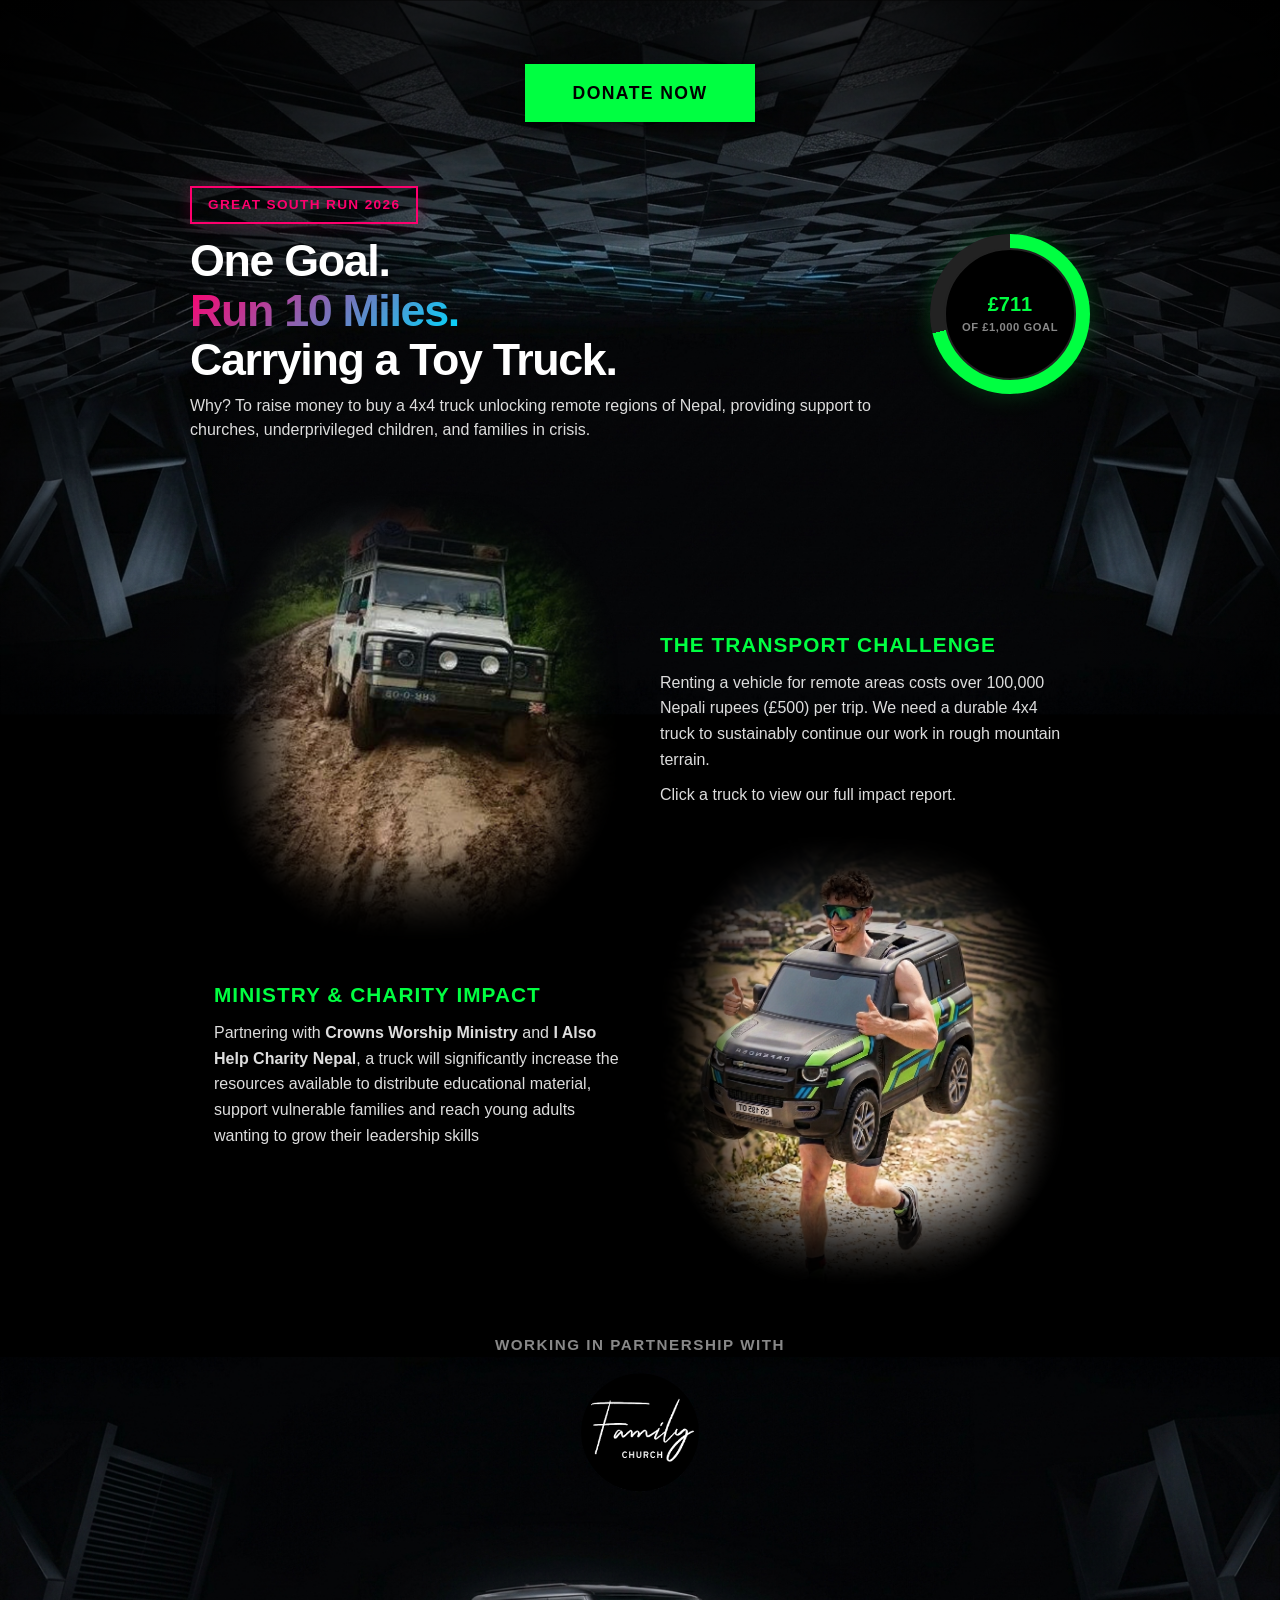
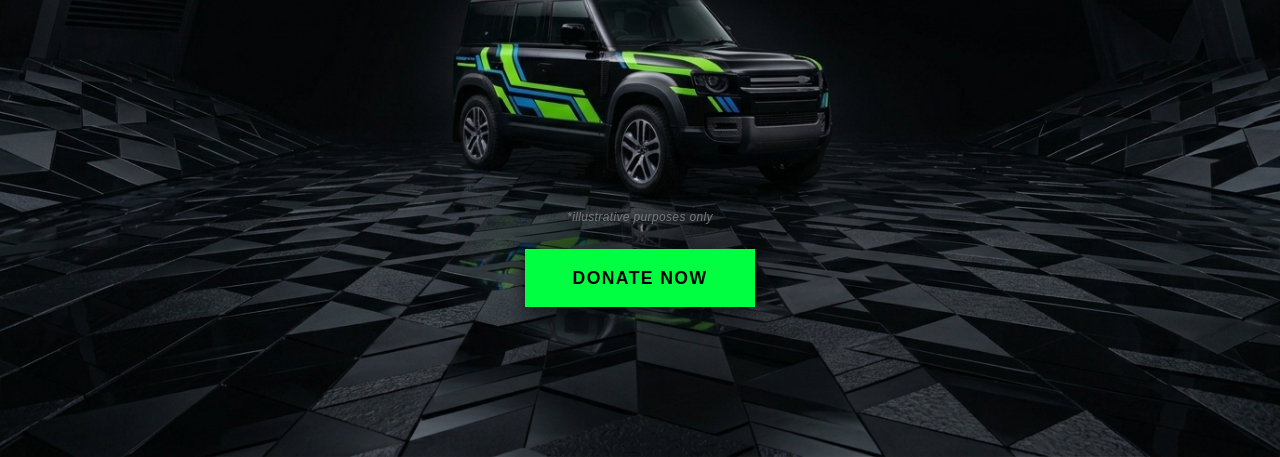
==== index.html @ 7ecb4e36 "amount change" ====
<!DOCTYPE html>
<html lang="en">
<head>
  <meta charset="UTF-8">
  <meta name="viewport" content="width=device-width, initial-scale=1.0">
  <meta property="og:title" content="Nepal Fundraiser 2026">
  <meta property="og:description" content="Raising money to help reach rural communities in Nepal">
  <meta property="og:image" content="https://samcoupland.com/nepal-2026/img/hero-2.jpeg">
  <meta property="og:image:url" content="https://samcoupland.com/nepal-2026/img/hero-2.jpeg">
  <meta property="og:image:secure_url" content="https://samcoupland.com/nepal-2026/img/hero-2.jpeg">
  <meta property="og:image:type" content="image/jpg">
  <meta property="og:image:width" content="400">
  <meta property="og:image:height" content="300">
  <meta property="og:url" content="https://samcoupland.com/nepal-2026/">
  <meta name="color-scheme" content="only dark">
  <link rel="icon" href="img/favicon.ico" type="image/x-icon">
  <title>Nepal Fundraiser 2026</title>
  <style>
    * {
      margin: 0;
      padding: 0;
      box-sizing: border-box;
    }
    
    :root {
      --black: #000000;
      --charcoal: #141414;
      --dark-grey: #222222;
      --neon-lime: #00FF41;
      --neon-magenta: #FF006E;
      --neon-cyan: #00D9FF;
      --white: #ffffff;
      --grey: #888888;
    }
    
    html, body {
      min-height: 100vh;
      overflow-x: hidden;
      overflow-y: auto;
      scroll-behavior: smooth;
      background-color: var(--black);
    }
    
    body {
      font-family: 'Inter', -apple-system, BlinkMacSystemFont, 'Segoe UI', sans-serif;
      color: var(--white);
      font-size: 1.1rem;
      line-height: 1.5;
      display: flex;
      flex-direction: column;
      min-height: 100vh;
    }
    
    .one-scroll-wrapper {
      min-height: 100vh;
      display: flex;
      flex-direction: column;
      justify-content: space-between;
      margin: 0 auto;
      width: 100%;
      position: relative;
    }

    /* Top background image section - layered behind content */
    .top-image-section {
      width: 100%;
      position: relative;
      min-height: 1250px;
      z-index: 2;
    }

    .top-background-image {
      position: absolute;
      top: 0;
      left: 0;
      width: 100%;
      height: 100%;
      background-color: var(--black);
      overflow: hidden;
      z-index: -1;
    }

    .top-background-image img {
      width: 100vw;
      object-fit: cover;
      object-position: center top;
      display: block;
      transform: rotate(180deg);
    }

    /* Circular radial gradient overlay for corner/edge blackouts */
    .top-background-image::after {
      content: '';
      position: absolute;
      top: 0;
      left: 0;
      width: 100%;
      height: 100%;
      pointer-events: none;
      background: radial-gradient(circle at center, rgba(0,0,0,0) 45%, rgba(0,0,0,0.85) 85%, rgba(0,0,0,1) 100%);
      z-index: 2;
    }

    /* Top content overlaid on top of the background */
    .top-overlay-content {
      position: relative;
      width: 100%;
      display: flex;
      flex-direction: column;
      justify-content: flex-start;
      align-items: center;
      padding: 3rem 1.5rem 4rem 1.5rem;
      z-index: 10;
    }

    .top-center-cta {
      display: flex;
      justify-content: center;
      align-items: center;
      width: 100%;
      margin-top: 1rem;
      margin-bottom: 4rem;
    }

    .top-content-area {
      max-width: 900px;
      margin: 0 auto;
      width: 100%;
      padding: 0 1.5rem;
    }
    
    .main-grid {
      display: flex;
      flex-direction: row;
      justify-content: space-between;
      align-items: center;
      gap: 2.5rem;
      width: 100%;
      max-width: 900px;
      margin-bottom: 3rem;
    }
    
    /* Great South Run clickable title badge */
    .hero-badge-container {
      display: flex;
      justify-content: flex-start;
      width: 100%;
      margin-bottom: 0.8rem;
    }

    .hero-badge {
      display: inline-block;
      color: var(--neon-magenta);
      border: 2px solid var(--neon-magenta);
      padding: 0.4rem 1rem;
      font-weight: 900;
      font-size: 0.85rem;
      text-transform: uppercase;
      letter-spacing: 0.1em;
      box-shadow: 0 0 15px rgba(255, 0, 110, 0.2);
      text-decoration: none;
      transition: transform 0.2s ease, background-color 0.2s ease, color 0.2s ease, box-shadow 0.2s ease;
    }

    .hero-badge:hover {
      transform: translateY(-2px);
      background-color: var(--neon-magenta);
      color: var(--black);
      box-shadow: 0 0 25px rgba(255, 0, 110, 0.6);
    }
    
    .hero-content {
      display: flex;
      flex-direction: column;
      align-items: flex-start;
      width: 100%;
      flex: 1;
    }

    .hero-content h1 {
      font-size: clamp(2rem, 3.5vw, 3rem);
      font-weight: 900;
      line-height: 1.1;
      letter-spacing: -0.03em;
      margin-bottom: 0.6rem;
      text-align: left;
    }
    
    .hero-content h1 span {
      background: linear-gradient(135deg, var(--neon-magenta), var(--neon-cyan));
      -webkit-background-clip: text;
      -webkit-text-fill-color: transparent;
    }
    
    .hero-content p {
      font-size: 1rem;
      color: #ddd;
      margin-bottom: 0;
      text-align: left;
    }

    /* Circular Pie Chart Component with Hover Interaction */
    .circular-progress-component {
      display: flex;
      flex-direction: column;
      align-items: center;
      justify-content: center;
      flex-shrink: 0;
    }

    .pie-chart {
      width: 160px;
      height: 160px;
      border-radius: 50%;
      background: conic-gradient(var(--neon-lime) 0deg, var(--dark-grey) 0deg);
      display: flex;
      justify-content: center;
      align-items: center;
      box-shadow: 0 0 25px rgba(0, 255, 65, 0.2);
      transition: transform 0.3s ease, box-shadow 0.3s ease, background 0.1s linear;
    }

    .circular-progress-component:hover .pie-chart {
      transform: scale(1.06);
      box-shadow: 0 0 35px rgba(0, 255, 65, 0.5), inset 0 0 15px rgba(0, 255, 65, 0.2);
    }

    .pie-inner {
      width: 132px;
      height: 132px;
      background-color: var(--black);
      border-radius: 50%;
      display: flex;
      flex-direction: column;
      justify-content: center;
      align-items: center;
      padding: 0.5rem;
      border: 2px solid var(--dark-grey);
      text-align: center;
      transition: border-color 0.3s ease;
    }

    .circular-progress-component:hover .pie-inner {
      border-color: var(--neon-lime);
    }

    .pie-amount {
      font-size: 1.25rem;
      font-weight: 900;
      color: var(--neon-lime);
      line-height: 1.2;
      transition: transform 0.2s ease;
    }

    .pie-label {
      font-size: 0.7rem;
      color: var(--grey);
      font-weight: 700;
      text-transform: uppercase;
      letter-spacing: 0.05em;
      margin-top: 0.2rem;
      transition: color 0.2s ease;
    }

    /* Two Column Section */
    .info-columns-section {
      max-width: 900px;
      margin: 0 auto;
      width: 100%;
      padding: 0 1.5rem;
    }

    .info-row {
      display: flex;
      align-items: center;
      gap: 2.5rem;
      margin-bottom: -7rem;
    }
    
    .info-row:last-child {
      margin-bottom: 0;
    }

    .info-row.reverse {
      flex-direction: row-reverse;
    }

    .transport-challenge-p{
      margin-bottom: 10px;
    }

    .info-col-image {
      flex: 1;
      display: flex;
      justify-content: center;
      width: 100%;
    }

    .faded-image-wrapper {
      position: relative;
      width: 100%;
      max-width: 500px;
      height: auto;
      min-height: 200px;
      background-color: transparent;
      flex-shrink: 0;
    }

    /* Clickable wrapper for content trucks */
    .faded-image-link {
      display: block;
      width: 100%;
      height: 100%;
      cursor: pointer;
    }

    .faded-image-wrapper img {
      width: 100%;
      height: 100%;
      max-height: 450px;
      object-fit: cover;
      object-position: 50% 65%;
      -webkit-mask-image: radial-gradient(ellipse at center, rgba(0,0,0,1) 40%, rgba(0,0,0,0) 75%, rgba(0,0,0,0) 100%),
                          linear-gradient(to bottom, rgba(0,0,0,0) 0%, rgba(0,0,0,1) 20%, rgba(0,0,0,1) 80%, rgba(0,0,0,0) 100%),
                          linear-gradient(to right, rgba(0,0,0,0) 0%, rgba(0,0,0,1) 20%, rgba(0,0,0,1) 80%, rgba(0,0,0,0) 100%);
      -webkit-mask-composite: source-in;
      mask-image: radial-gradient(ellipse at center, rgba(0,0,0,1) 40%, rgba(0,0,0,0) 75%, rgba(0,0,0,0) 100%),
                  linear-gradient(to bottom, rgba(0,0,0,0) 0%, rgba(0,0,0,1) 20%, rgba(0,0,0,1) 80%, rgba(0,0,0,0) 100%),
                  linear-gradient(to right, rgba(0,0,0,0) 0%, rgba(0,0,0,1) 20%, rgba(0,0,0,1) 80%, rgba(0,0,0,0) 100%);
      mask-composite: intersect;
      transition: transform 0.3s ease, filter 0.3s ease;
    }

    .faded-image-link:hover img {
      transform: scale(1.02);
      filter: drop-shadow(0 0 15px rgba(0, 255, 65, 0.4));
    }

    .faded-image-wrapper .toy-truck {
      transform: scaleX(-1);
    }

    .faded-image-link:hover .toy-truck {
      transform: scaleX(-1) scale(1.02);
    }

    .info-col-text {
      flex: 1;
      min-width: 0;
    }

    .info-col-text h3 {
      font-size: 1.3rem;
      font-weight: 800;
      color: var(--neon-lime);
      margin-bottom: 0.6rem;
      text-transform: uppercase;
      letter-spacing: 0.05em;
    }

    .info-col-text p {
      font-size: 1rem;
      color: #ddd;
      line-height: 1.6;
    }

    /* Church partnership section with blue hover highlight */
    .church-info {
      max-width: 900px;
      margin: -3rem auto 3rem auto;
      width: 100%;
      padding: 1.5rem 1.5rem 1rem 1.5rem;
      display: flex;
      flex-direction: column;
      align-items: center;
      gap: 1rem;
      text-align: center;
      position: relative;
      z-index: 2;
      border-radius: 12px;
      border: 1px solid transparent;
      transition: background-color 0.3s ease, box-shadow 0.3s ease, border-color 0.3s ease, transform 0.3s ease;
      cursor: pointer;
    }

    .church-info:hover {
      background-color: rgba(0, 217, 255, 0.00);
      border-color: rgba(0, 217, 255, 0.3);
      box-shadow: 0 0 25px rgba(0, 217, 255, 0.2);
      transform: translateY(-2px);
    }

    .church-info span {
      font-size: 0.95rem;
      font-weight: 700;
      text-transform: uppercase;
      letter-spacing: 0.1em;
      color: var(--grey);
      transition: color 0.3s ease;
    }

    .church-info:hover span {
      color: var(--white);
    }

    .image-container {
      display: flex;
      justify-content: center;
      align-items: center;
    }

    .church-info img {
      height: 120px;
      width: 120px;
      object-fit: cover;
      clip-path: circle(49% at 50% 50%);
      display: block;
      transition: transform 0.3s ease, filter 0.3s ease;
    }

    .church-info:hover img {
      transform: scale(1.05);
      filter: drop-shadow(0 0 10px rgba(0, 217, 255, 0.5));
    }

    /* Shared Bottom Background Layered Unclipped */
    .bottom-background-image {
      --caption-bottom: 1.2rem; /* raise or lower the caption */
      --caption-left: 49%;      /* shift left or right (matches the truck hotspot) */
      position: absolute;
      bottom: 0;
      left: 0;
      width: 100%;
      height: 700px;
      overflow: hidden;
      z-index: 1;
      pointer-events: none;
    }

    .bottom-background-image img {
      width: 100%;
      height: 100%;
      object-fit: cover;
      object-position: center bottom;
      display: block;
    }

    /* Small caption positioned below the car */
    .image-caption {
      position: absolute;
      bottom: 33%;
      left: 50%;
      transform: translateX(-50%);
      width: max-content;
      max-width: 90%;
      font-size: 0.75rem;
      font-style: italic;
      color: var(--grey);
      text-align: center;
      letter-spacing: 0.03em;
      opacity: 0.85;
      z-index: 3;
      pointer-events: none;
    }

    /* Full-width bottom section */
    .suv-section {
      width: 100%;
      position: relative;
      margin-top: auto;
      min-height: 500px;
      z-index: 2;
    }

    /* Hotspot: clean side profile of a pickup truck with bed, cab, hood & 2 wheel arches */
    .bottom-truck-hotspot {
  position: absolute;
  top: -9%; 
  left: 49%;
  width: 465px;
  height: 260px;
  z-index: 20;
  pointer-events: auto;
  cursor: pointer;
  background-color: transparent;
  border: none;
  transition: background-color 0.3s ease, filter 0.3s ease, transform 0.3s ease;

  /* 
    3D Transformation:
    - perspective(800px): Establishes 3D depth.
    - rotateY(-25deg): Swivels the front out.
    - rotateZ(4deg): Tilts the entire body slightly clockwise.
  */
  transform-style: preserve-3d;
  transform: translateX(-50%) perspective(800px) rotateY(-25deg) rotateZ(4deg);

  /* 
    Updated Clip-Path derived from the vehicle outline:
    This traces the unique silhouette of the vehicle in the 3D perspective,
    including precise curves for the tires rather than generic arches.
  */
  clip-path: polygon(
    /* Roof and Windshield */
    35% 10%, 60% 10%, 82% 35%,
    /* Nose and Front Bumper */
    92% 38%, 95% 45%, 95% 58%, 90% 70%,
    /* Front Wheel Outer Curvature */
    85% 70%, 85% 75%, 83% 85%, 78% 92%, 70% 95%, 62% 92%, 58% 85%, 55% 75%, 55% 70%,
    /* Underbody Chassis */
    35% 70%, 
    /* Rear Wheel Outer Curvature */
    32% 70%, 32% 75%, 30% 85%, 25% 92%, 18% 95%, 10% 92%, 6% 85%, 5% 75%, 5% 70%,
    /* Rear Bumper and Lower Tailgate */
    0% 70%, 0% 55%,
    /* Upper Rear Body and Back to Roof */
    3% 35%, 15% 10%, 35% 10%
  );
}

    .bottom-truck-hotspot:hover {
      background-color: rgba(0, 255, 64, 0.061);
      filter: drop-shadow(0 0 10px rgba(0, 255, 64, 0.061));
    }

    .suv-cta-wrapper {
      display: flex;
      justify-content: center;
      align-items: center;
      position: absolute;
      width: 100%;
      bottom: 30%;
      left: 50%;
      transform: translateX(-50%);
      z-index: 10;
    }

    .sharp-btn-large {
      background: var(--neon-lime);
      color: var(--black);
      padding: 1rem 3rem;
      font-weight: 900;
      text-decoration: none;
      font-size: 1.1rem;
      text-transform: uppercase;
      letter-spacing: 0.08em;
      border: none;
      cursor: pointer;
      transition: transform 0.2s, box-shadow 0.2s;
      box-shadow: 0 6px 16px rgba(0,0,0,0.6);
    }

    .sharp-btn-large:hover {
      transform: translateY(-2px);
      box-shadow: 0 0 30px rgba(0, 255, 65, 0.6);
    }
    
    @media (max-width: 768px) {
      .main-grid {
        flex-direction: column;
        align-items: center;
        text-align: center;
        gap: 2rem;
      }
      .hero-content {
        align-items: center;
      }
      .hero-content h1, .hero-content p {
        text-align: center;
      }
      .hero-badge-container {
        justify-content: center;
      }
      .info-row, .info-row.reverse {
        flex-direction: column;
        gap: 1.5rem;
      }
      .top-image-section {
        min-height: 1700px;
      }
      .suv-section {
        min-height: 480px;
      }
      .info-row {
        margin-bottom: 0rem;
      }
      .bottom-truck-hotspot {
        top: -2%;
        width: 400px;
        height: 250px;
        left: 47%;
      }

      .bottom-background-image {
        --caption-left: 50%;
        --caption-bottom: 0.8rem;
      }

      .image-caption {
        font-size: 0.6rem;
      }

      .top-background-image::after {
      content: '';
      position: absolute;
      top: 0;
      left: 0;
      width: 100%;
      height: 100%;
      pointer-events: none;
      background: radial-gradient(circle at center, rgba(0, 0, 0, 0) 45%, rgba(0, 0, 0, 0.317) 85%, rgba(0,0,0,1) 100%);
      z-index: 2;
    }
    }
  </style>
</head>
<body>

  <div class="one-scroll-wrapper">
    <!-- Top image section with background image layered behind content -->
    <div class="top-image-section">
      <!-- Top background image - layered behind all content -->
      <div class="top-background-image">
        <img src="img/Gemini_Generated_Image_huh8g7huh8g7huh8.jpeg" alt="Top decorative banner">
      </div>

      <!-- Top content overlaid on top of the background -->
      <div class="top-overlay-content">
        <div class="top-center-cta">
          <a href="https://givealittle.co/c/5QD3D4MyRef8Uip8UjoaBk" class="sharp-btn-large">Donate now</a>
        </div>
        
        <div class="main-grid">
          <div class="hero-content">
            <div class="hero-badge-container">
              <a href="https://www.greatrun.org/events/great-south-run/" target="_blank" rel="noopener noreferrer" class="hero-badge">
                Great South Run 2026
              </a>
            </div>
            <h1>One Goal.<br><span>Run 10 Miles.</span><br>Carrying a Toy Truck.</h1>
            <p>Why? To raise money to buy a 4x4 truck unlocking remote regions of Nepal, providing support to churches, underprivileged children, and families in crisis.</p>
          </div>

          <!-- Circular Pie Chart Component with Hover Interaction -->
          <div class="circular-progress-component" id="circularProgressComp">
            <div class="pie-chart" id="pieChart">
              <div class="pie-inner">
                <span class="pie-amount" id="pieAmount">£0</span>
                <span class="pie-label" id="pieLabel">of £1,000 Goal</span>
              </div>
            </div>
          </div>
        </div>

        <!-- Two column section -->
        <section class="info-columns-section">
          <!-- Row 1: Image Left, Wording Right -->
          <div class="info-row">
            <div class="info-col-image">
              <div class="faded-image-wrapper">
                <a href="assets/Transport and Mission.pdf" download class="faded-image-link" title="Download Transport and Mission PDF">
                  <img src="img/jeep.png" alt="Mahindra Scorpio Getaway Jeep">
                </a>
              </div>
            </div>
            <div class="info-col-text">
              <h3>The Transport Challenge</h3>
              <p class="transport-challenge-p">Renting a vehicle for remote areas costs over 100,000 Nepali rupees (£500) per trip. We need a durable 4x4 truck to sustainably continue our work in rough mountain terrain.</p>
              <p>Click a truck to view our full impact report.</p>
            </div>
          </div>

          <!-- Row 2: Wording Left, Image Right -->
          <div class="info-row reverse">
            <div class="info-col-image">
              <div class="faded-image-wrapper">
                <a href="assets/Transport and Mission.pdf" download class="faded-image-link" title="Download Transport and Mission PDF">
                  <img class="toy-truck" src="img/Gemini_Generated_Image_1w3q4g1w3q4g1w3q.jpeg" alt="Mission impact and ministry work">
                </a>
              </div>
            </div>
            <div class="info-col-text">
              <h3>Ministry & Charity Impact</h3>
              <p>Partnering with <b>Crowns Worship Ministry</b> and <b>I Also Help Charity Nepal</b>, a truck will significantly increase the resources available to distribute educational material, support vulnerable families and reach young adults wanting to grow their leadership skills</p>
            </div>
          </div>
        </section>
      </div>
    </div>

    <!-- Church partnership section -->
    <div class="church-info" onclick="window.location.href='https://family.church/'">
      <span>Working in partnership with</span>
      <div class="image-container">
        <a href="https://family.church/">
          <img src="img/fc_logo.png" alt="family church">
        </a>
      </div>
    </div>

    <!-- Bottom background image - clean and unblocked -->
    <div class="bottom-background-image">
      <img src="img/Gemini_Generated_Image_rvef02rvef02rvef.jpeg" alt="neon SUV and background">
      <p class="image-caption">*illustrative purposes only</p>
    </div>

    <!-- Bottom section -->
    <div class="suv-section">
      <!-- Clickable hotspot mapped to a side profile shape of a truck with a clear bed and two wheels -->
      <a href="assets/Transport and Mission.pdf" download class="bottom-truck-hotspot" title="Download Transport and Mission PDF"></a>

      <div class="suv-cta-wrapper">
        <a href="https://givealittle.co/c/5QD3D4MyRef8Uip8UjoaBk" class="sharp-btn-large">Donate now</a>
      </div>
    </div>
  </div>

  <script>
    window.addEventListener('load', () => {
      setTimeout(() => {
        const raised = 790 //online + 100 //cash;
        const target = 1000;
        const targetPct = (raised / target) * 100;
        const targetDegrees = (targetPct / 100) * 360;
        
        const pieChart = document.getElementById('pieChart');
        const amountElement = document.getElementById('pieAmount');
        const labelElement = document.getElementById('pieLabel');
        const progressComp = document.getElementById('circularProgressComp');
        
        let currentAmount = 0;
        let currentDeg = 0;
        const duration = 1500;
        const steps = 60;
        const stepTime = duration / steps;
        
        const amountIncrement = raised / steps;
        const degIncrement = targetDegrees / steps;

        let stepCount = 0;
        const timer = setInterval(() => {
          stepCount++;
          currentAmount += amountIncrement;
          currentDeg += degIncrement;
          
          if (stepCount >= steps) {
            currentAmount = raised;
            currentDeg = targetDegrees;
            clearInterval(timer);
          }

          if (pieChart) {
            pieChart.style.background = `conic-gradient(var(--neon-lime) ${currentDeg}deg, var(--dark-grey) ${currentDeg}deg)`;
          }
          if (amountElement) {
            amountElement.textContent = '£' + Math.round(currentAmount).toLocaleString();
          }
        }, stepTime);

        // Hover events to dynamically show percentage funded on hover
        if (progressComp) {
          progressComp.addEventListener('mouseenter', () => {
            if (amountElement && labelElement) {
              amountElement.textContent = Math.round(targetPct) + '%';
              labelElement.textContent = 'Funded';
              labelElement.style.color = 'var(--neon-lime)';
            }
          });

          progressComp.addEventListener('mouseleave', () => {
            if (amountElement && labelElement) {
              amountElement.textContent = '£' + raised.toLocaleString();
              labelElement.textContent = 'of £' + target.toLocaleString() + ' Goal';
              labelElement.style.color = 'var(--grey)';
            }
          });
        }
      }, 150);
    });
  </script>
</body>
</html>
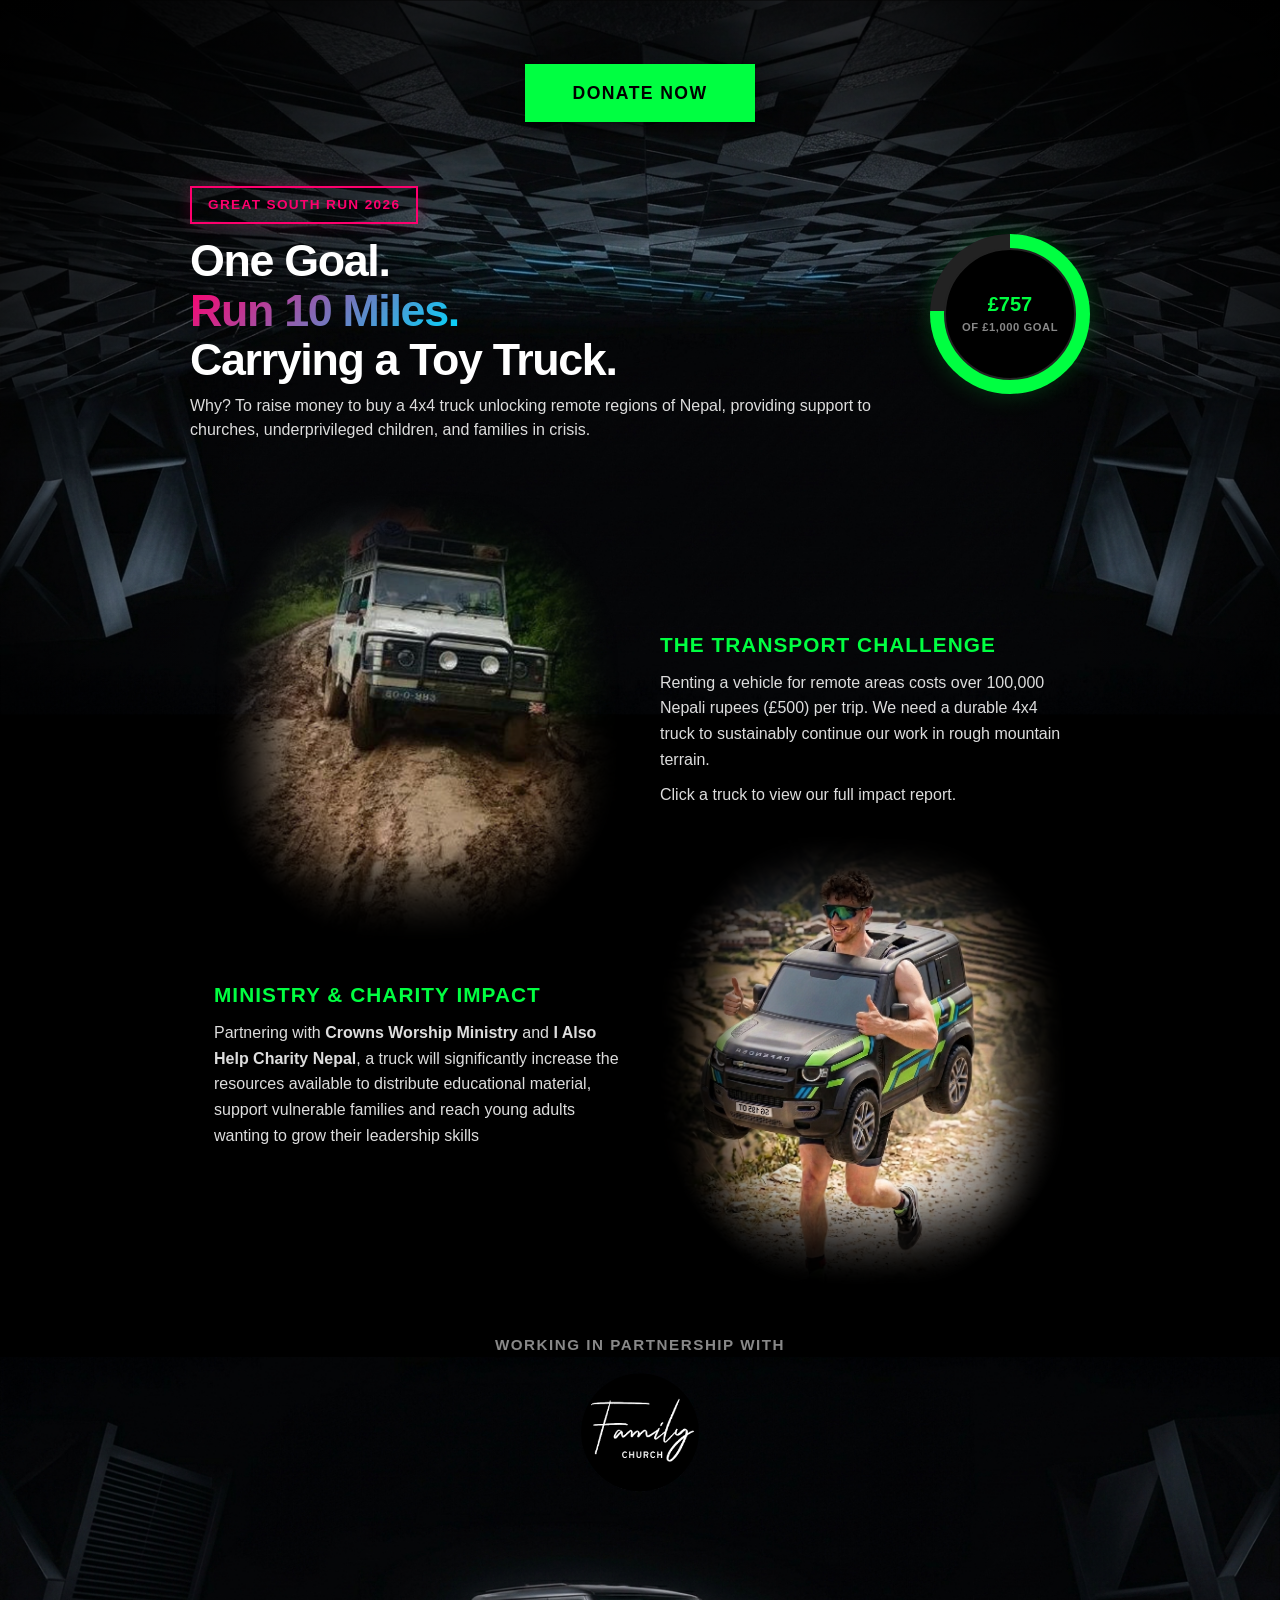
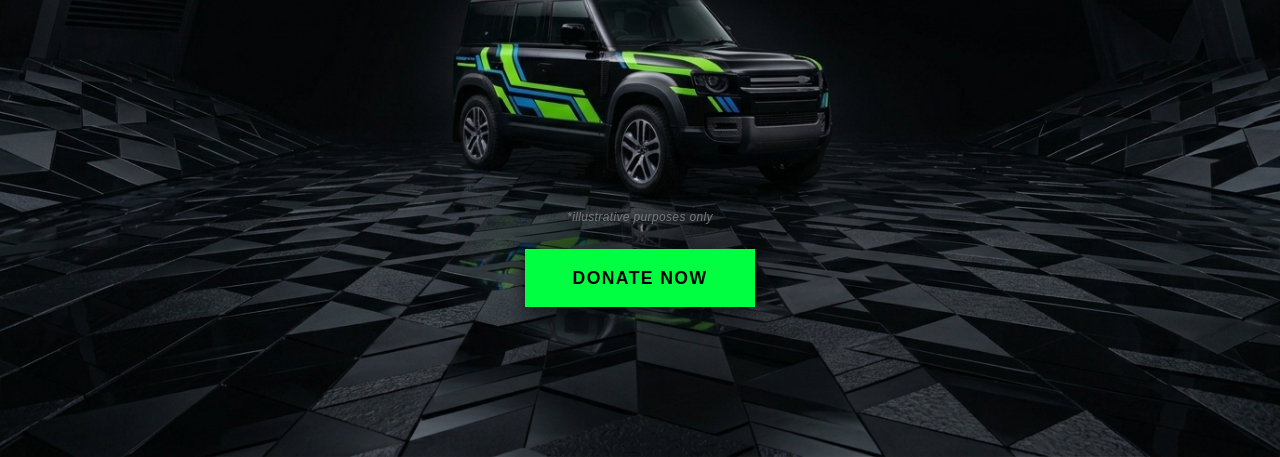
==== commit 3791ddf6: "update" ====
--- a/index.html
+++ b/index.html
@@ -718,7 +718,7 @@
   <script>
     window.addEventListener('load', () => {
       setTimeout(() => {
-        const raised = 790 //online + 100 //cash;
+        const raised = 790 + 100 //cash;
         const target = 1000;
         const targetPct = (raised / target) * 100;
         const targetDegrees = (targetPct / 100) * 360;
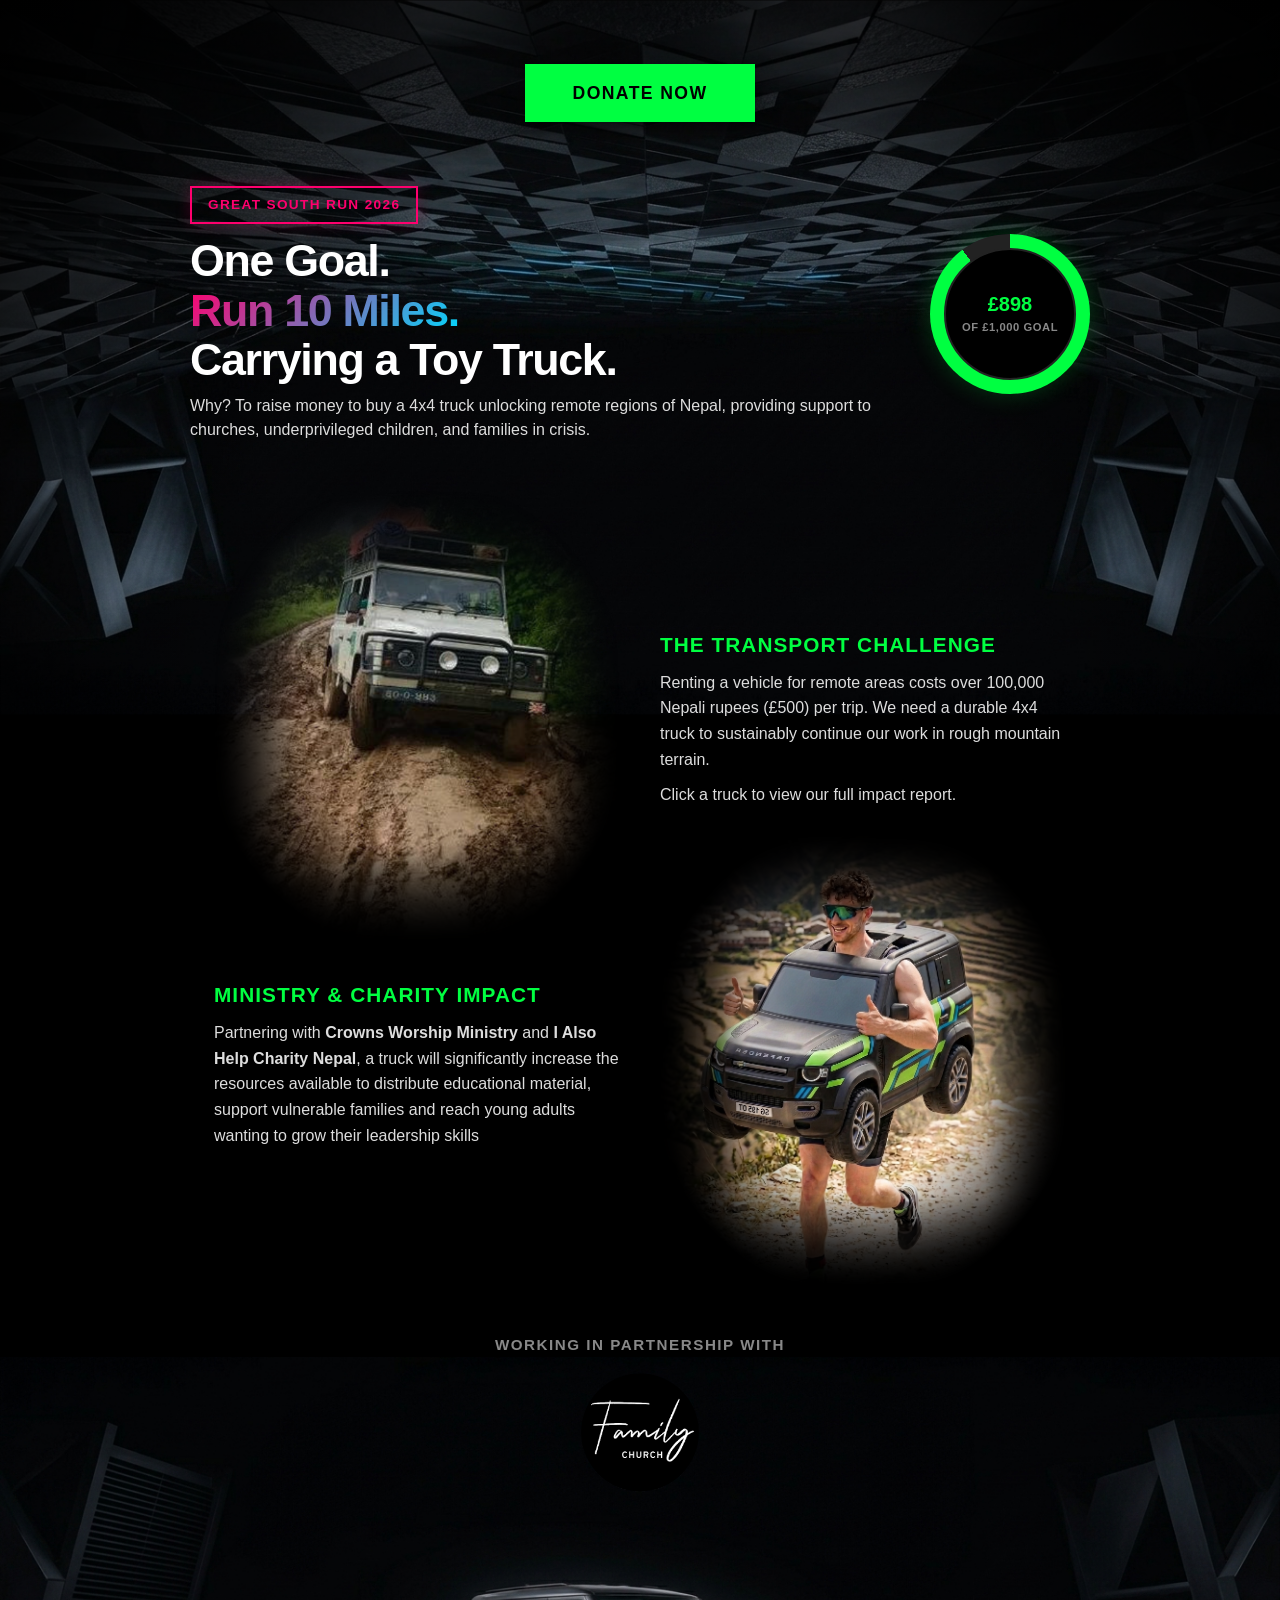
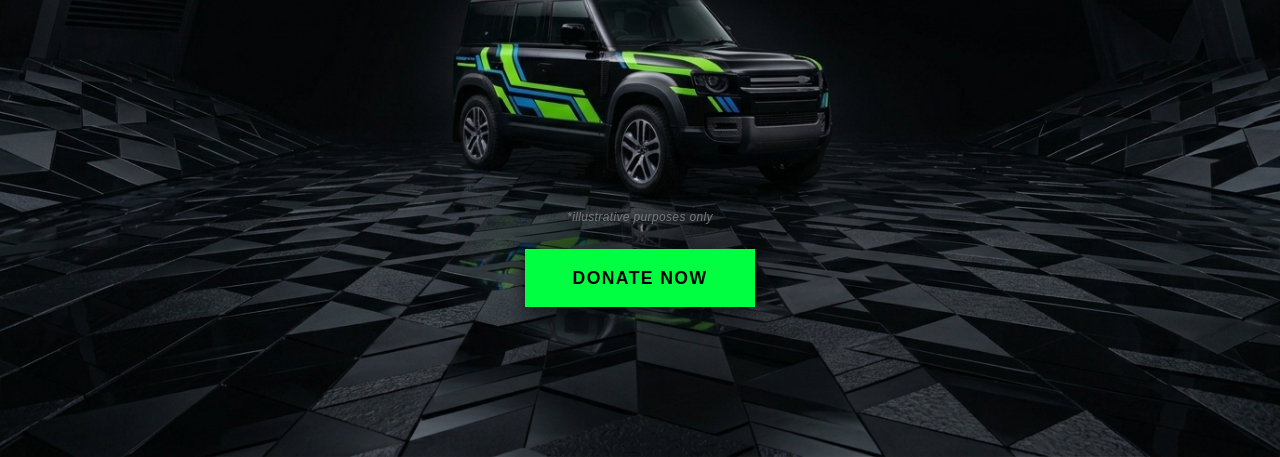
==== commit ca998a0e: "update amount" ====
--- a/index.html
+++ b/index.html
@@ -718,7 +718,7 @@
   <script>
     window.addEventListener('load', () => {
       setTimeout(() => {
-        const raised = 790 + 100 //cash;
+        const raised = 1000 + 100 //cash;
         const target = 1000;
         const targetPct = (raised / target) * 100;
         const targetDegrees = (targetPct / 100) * 360;
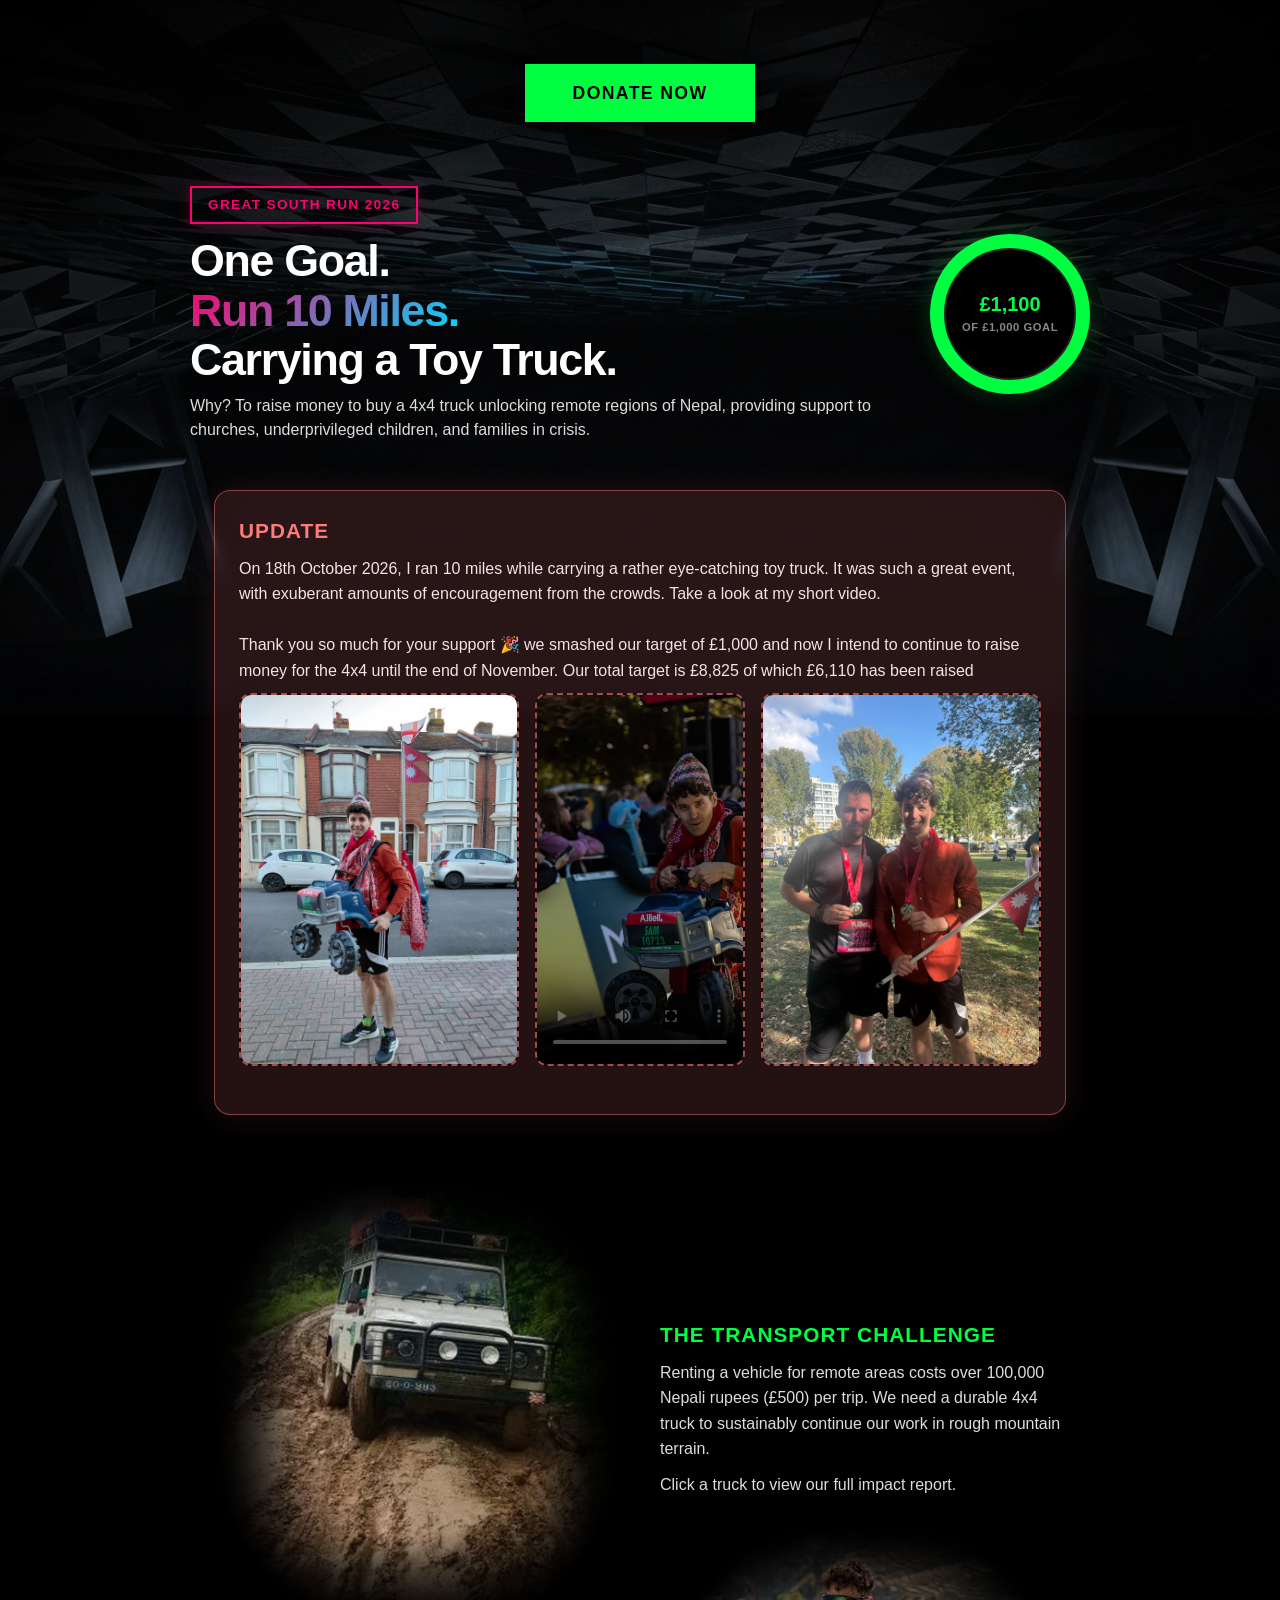
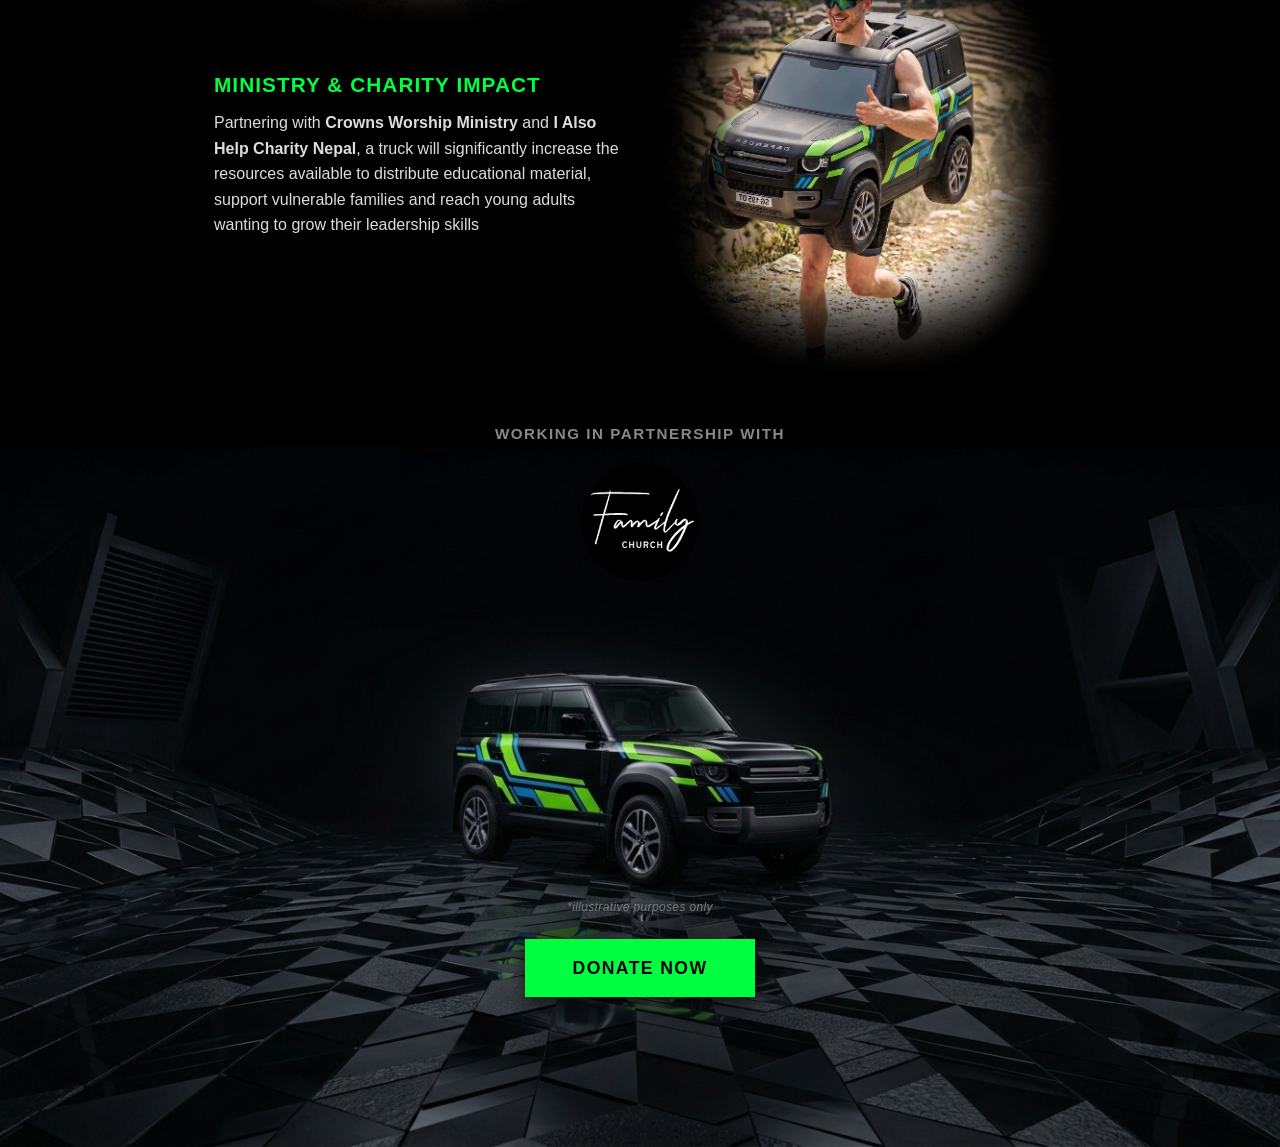
==== commit 3f5aa31e: "added banner and moved video" ====
--- a/index.html
+++ b/index.html
@@ -31,6 +31,7 @@
       --neon-cyan: #00D9FF;
       --white: #ffffff;
       --grey: #888888;
+      --soft-red: #ff7a7a;
     }
     
     html, body {
@@ -65,7 +66,7 @@
     .top-image-section {
       width: 100%;
       position: relative;
-      min-height: 1250px;
+      min-height: 1600px; /* increased to make room for the update banner */
       z-index: 2;
     }
 
@@ -260,6 +261,83 @@
       letter-spacing: 0.05em;
       margin-top: 0.2rem;
       transition: color 0.2s ease;
+    }
+
+    /* ---------- Update banner (soft red) ---------- */
+    .update-banner-section {
+      max-width: 900px;
+      margin: 0 auto 4rem auto;
+      width: 100%;
+      padding: 0 1.5rem;
+    }
+
+    .update-banner {
+      background: rgba(255, 122, 122, 0.14);
+      border: 1px solid rgba(255, 122, 122, 0.45);
+      border-radius: 16px;
+      padding: 1.5rem;
+      box-shadow: 0 0 30px rgba(255, 122, 122, 0.12);
+      backdrop-filter: blur(6px);
+      -webkit-backdrop-filter: blur(6px);
+    }
+
+    .update-media {
+      display: grid;
+      grid-template-columns: 1fr minmax(150px, 210px) 1fr;
+      gap: 1rem;
+      align-items: stretch;
+      margin-bottom: 1.5rem;
+    }
+
+    .media-slot {
+      position: relative;
+      display: flex;
+      align-items: center;
+      justify-content: center;
+      overflow: hidden;
+      border-radius: 12px;
+      border: 2px dashed rgba(255, 122, 122, 0.6);
+      background: rgba(0, 0, 0, 0.35);
+      color: var(--soft-red);
+      font-size: 0.8rem;
+      font-weight: 700;
+      letter-spacing: 0.05em;
+      text-align: center;
+    }
+
+    /* Vertical (9:16) video slot; the images stretch to match its height */
+    .media-slot.video-slot {
+      aspect-ratio: 9 / 16;
+    }
+
+    .media-slot.image-slot {
+      min-height: 200px;
+    }
+
+    /* Swap-in styles for real media: drop an <img> or <video> inside a slot */
+    .media-slot img,
+    .media-slot video {
+      position: absolute;
+      inset: 0;
+      width: 100%;
+      height: 100%;
+      object-fit: cover;
+    }
+
+    .update-text h3 {
+      font-size: 1.3rem;
+      font-weight: 800;
+      color: var(--soft-red);
+      margin-bottom: 0.6rem;
+      text-transform: uppercase;
+      letter-spacing: 0.05em;
+    }
+
+    .update-text p {
+      font-size: 1rem;
+      color: #f1e4e4;
+      line-height: 1.6;
+      margin-bottom: 0.6rem;
     }
 
     /* Two Column Section */
@@ -576,7 +654,7 @@
         gap: 1.5rem;
       }
       .top-image-section {
-        min-height: 1700px;
+        min-height: 2300px; /* increased to make room for the update banner */
       }
       .suv-section {
         min-height: 480px;
@@ -611,6 +689,38 @@
       background: radial-gradient(circle at center, rgba(0, 0, 0, 0) 45%, rgba(0, 0, 0, 0.317) 85%, rgba(0,0,0,1) 100%);
       z-index: 2;
     }
+
+      /* Update banner - tablet / large phone */
+      .update-banner-section {
+        margin-bottom: 3rem;
+      }
+      .update-banner {
+        padding: 1.25rem;
+      }
+      .update-media {
+        grid-template-columns: 1fr minmax(120px, 160px) 1fr;
+        gap: 0.75rem;
+      }
+    }
+
+    /* Update banner - small phones: stack the three slots */
+    @media (max-width: 520px) {
+      .update-media {
+        grid-template-columns: 1fr;
+        justify-items: center;
+      }
+      .media-slot.image-slot {
+        width: 100%;
+        aspect-ratio: 4 / 3;
+        min-height: 0;
+      }
+      .media-slot.video-slot {
+        width: min(65%, 240px);
+      }
+      .update-text h3,
+      .update-text p {
+        text-align: center;
+      }
     }
   </style>
 </head>
@@ -651,6 +761,24 @@
             </div>
           </div>
         </div>
+
+        <!-- Update banner -->
+        <section class="update-banner-section">
+          <div class="update-banner">
+            <div class="update-text">
+              <h3>Update</h3>
+              <p>On 18th October 2026, I ran 10 miles while carrying a rather eye-catching toy truck. It was such a great event, with exuberant amounts of encouragement from the crowds. Take a look at my short video.
+              <br><br>
+              Thank you so much for your support 🎉 we smashed our target of £1,000 and now I intend to continue to raise money for the 4x4 until the end of November. Our total target is £8,825 of which £6,110 has been raised</p>
+            </div>
+            <div class="update-media">
+              <div class="media-slot image-slot"><img src="img/great south.jpeg" alt="my great south costume, wearing a big toy truck around my waist"></div>
+              <div class="media-slot video-slot"><video src="video/great-south-2026.mp4" controls playsinline poster="img/funny.jpg"></video></div>
+              <div class="media-slot image-slot"><img src="img/final-medals.jpg" alt="me and a friend with our great south medals"></div>
+            </div>
+
+          </div>
+        </section>
 
         <!-- Two column section -->
         <section class="info-columns-section">
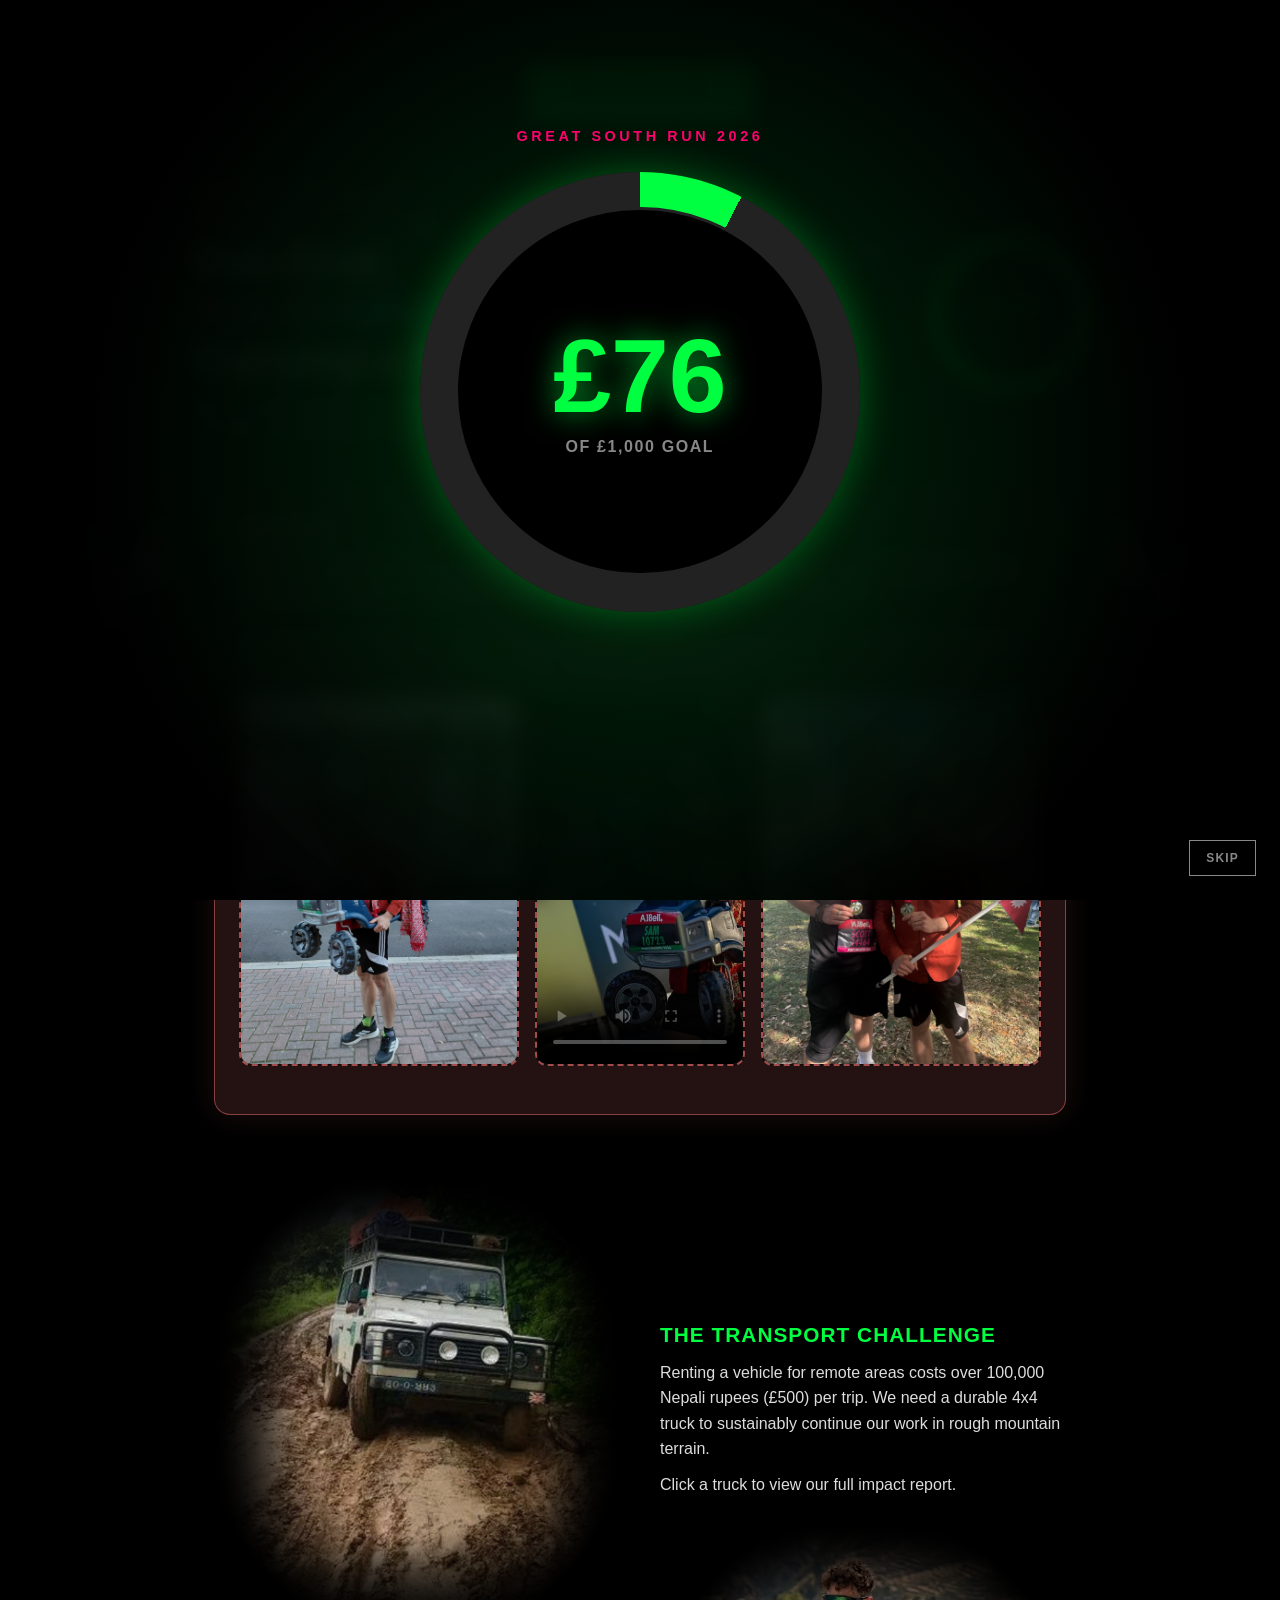
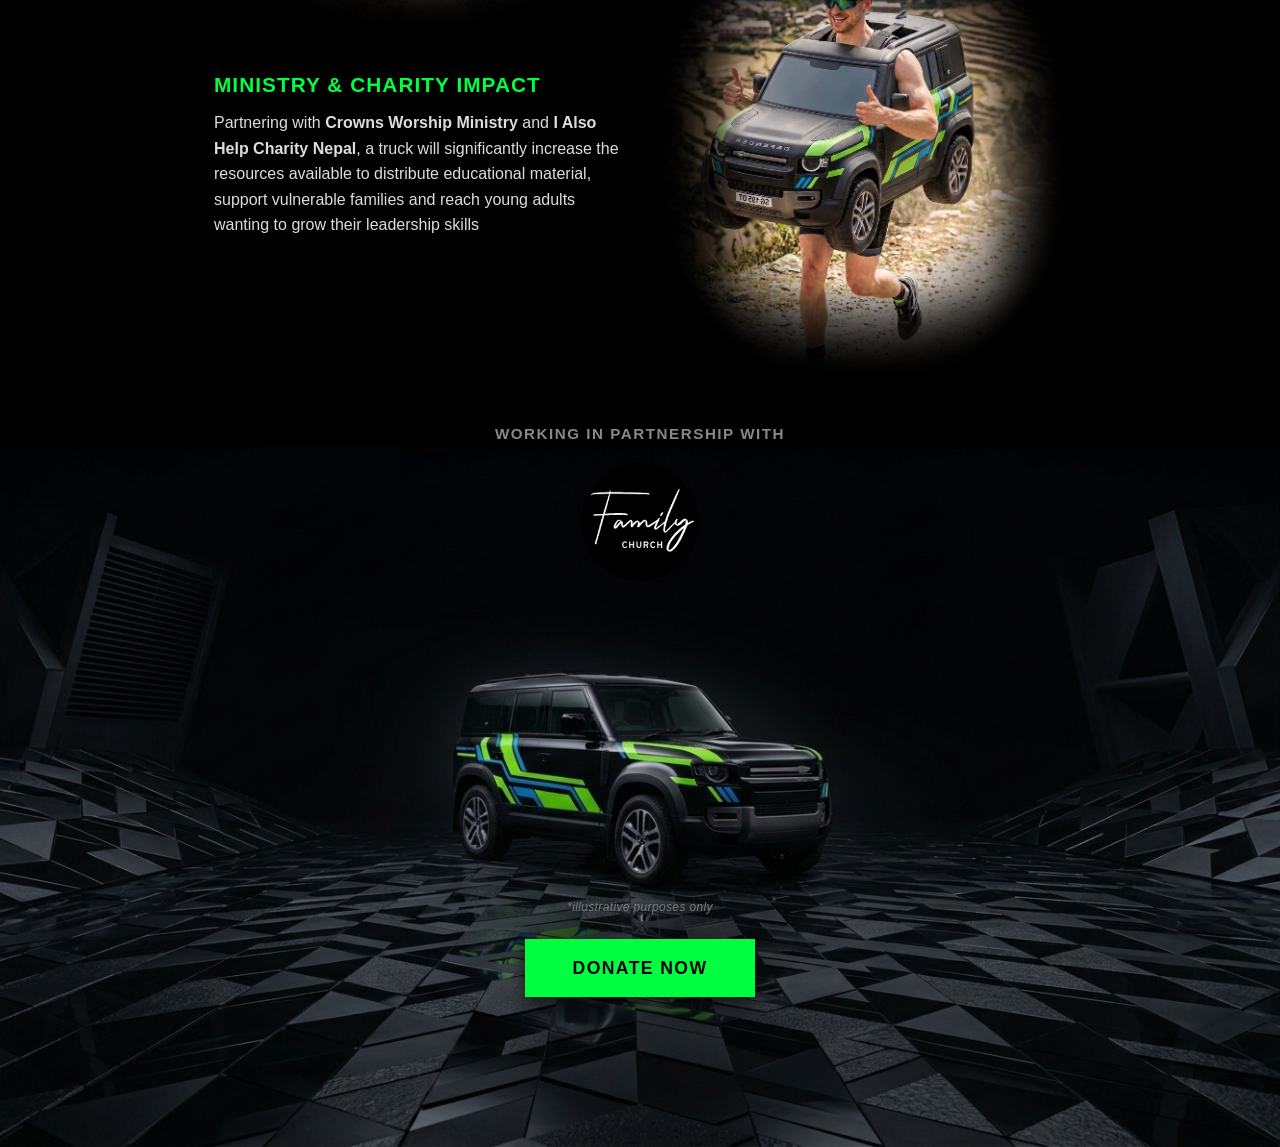
==== commit ed8e79bc: "animation update" ====
--- a/index.html
+++ b/index.html
@@ -715,16 +715,244 @@
         min-height: 0;
       }
       .media-slot.video-slot {
-        width: min(65%, 240px);
+        width: 100%;
+        aspect-ratio: 9 / 16;
       }
       .update-text h3,
       .update-text p {
         text-align: center;
       }
     }
+  
+    /* ===== Celebration patch ===== */
+    :root { --gold: #FFC400; }
+
+    /* ---------- Stretch-goal state for the real progress component ---------- */
+    .circular-progress-component .pie-amount { transition: color 0.4s ease, transform 0.2s ease; }
+    .circular-progress-component.stretch .pie-chart { box-shadow: 0 0 25px rgba(255, 196, 0, 0.25); }
+    .circular-progress-component.stretch:hover .pie-chart {
+      box-shadow: 0 0 35px rgba(255, 196, 0, 0.55), inset 0 0 15px rgba(255, 196, 0, 0.2);
+    }
+    .circular-progress-component.stretch .pie-amount { color: var(--gold); }
+    .circular-progress-component.stretch:hover .pie-inner { border-color: var(--gold); }
+
+    /* ---------- Full-screen celebration ---------- */
+    body.celebrating { overflow: hidden; }
+
+    .celebration {
+      position: fixed;
+      inset: 0;
+      z-index: 1000;
+      display: flex;
+      align-items: center;
+      justify-content: center;
+      overflow: hidden;
+      background: radial-gradient(circle at center, rgba(0, 45, 14, 0.94) 0%, rgba(0, 0, 0, 0.98) 70%);
+      -webkit-backdrop-filter: blur(10px);
+      backdrop-filter: blur(10px);
+      opacity: 0;
+      visibility: hidden;
+      transition: opacity 0.8s ease, visibility 0s linear 0.8s;
+    }
+    .celebration.show {
+      opacity: 1;
+      visibility: visible;
+      transition: opacity 0.6s ease;
+    }
+
+    .cel-stage {
+      position: relative;
+      z-index: 2;
+      display: flex;
+      flex-direction: column;
+      align-items: center;
+      gap: 1.5rem;
+      padding: 1.5rem;
+      text-align: center;
+      will-change: transform;
+    }
+
+    .cel-eyebrow {
+      font-size: 0.9rem;
+      font-weight: 900;
+      letter-spacing: 0.25em;
+      text-transform: uppercase;
+      color: var(--neon-magenta);
+    }
+
+    .cel-ring-wrap {
+      position: relative;
+      width: min(70vmin, 440px);
+      aspect-ratio: 1;
+    }
+
+    .cel-pie {
+      --glow: 0;
+      width: 100%;
+      height: 100%;
+      border-radius: 50%;
+      display: flex;
+      align-items: center;
+      justify-content: center;
+      background: conic-gradient(var(--neon-lime) 0deg, var(--dark-grey) 0deg);
+      box-shadow: 0 0 calc(30px + 110px * var(--glow)) rgba(0, 255, 65, calc(0.25 + 0.55 * var(--glow)));
+    }
+    .celebration.burst .cel-pie { animation: hitPulse 0.7s ease-out; }
+
+    .cel-pie-inner {
+      width: 84%;
+      height: 84%;
+      border-radius: 50%;
+      background: var(--black);
+      border: 3px solid var(--dark-grey);
+      display: flex;
+      flex-direction: column;
+      align-items: center;
+      justify-content: center;
+      gap: 0.4rem;
+      transition: border-color 0.3s ease;
+    }
+    .celebration.burst .cel-pie-inner { border-color: var(--neon-lime); }
+
+    .cel-amount {
+      font-size: clamp(2.6rem, 13vmin, 6.5rem);
+      font-weight: 900;
+      line-height: 1;
+      color: var(--neon-lime);
+      font-variant-numeric: tabular-nums;
+      text-shadow: 0 0 30px rgba(0, 255, 65, 0.6);
+    }
+    .cel-label {
+      font-size: clamp(0.7rem, 2.4vmin, 1rem);
+      font-weight: 700;
+      letter-spacing: 0.1em;
+      text-transform: uppercase;
+      color: var(--grey);
+    }
+
+    /* Expanding rings that fire when the target is hit */
+    .shockwave {
+      position: absolute;
+      inset: 0;
+      border-radius: 50%;
+      border: 5px solid var(--neon-lime);
+      opacity: 0;
+      pointer-events: none;
+    }
+    .celebration.burst .shockwave { animation: shock 1.4s ease-out forwards; }
+    .celebration.burst .shockwave:nth-child(2) { animation-delay: 0.18s; border-color: var(--neon-cyan); }
+    .celebration.burst .shockwave:nth-child(3) { animation-delay: 0.36s; border-color: var(--neon-magenta); }
+
+    .cel-title {
+      font-size: clamp(2rem, 9vw, 5rem);
+      font-weight: 900;
+      line-height: 1;
+      letter-spacing: -0.02em;
+      text-transform: uppercase;
+      background: linear-gradient(135deg, var(--neon-magenta), var(--neon-cyan));
+      -webkit-background-clip: text;
+      background-clip: text;
+      -webkit-text-fill-color: transparent;
+      opacity: 0;
+    }
+    .celebration.burst .cel-title { animation: slam 0.7s cubic-bezier(0.2, 1.4, 0.4, 1) 0.15s forwards; }
+
+    .cel-sub {
+      font-size: clamp(1rem, 3vw, 1.4rem);
+      color: #ddd;
+      opacity: 0;
+    }
+    .celebration.burst .cel-sub { animation: fadeUp 0.6s ease 0.7s forwards; }
+
+    .cel-canvas {
+      position: absolute;
+      inset: 0;
+      width: 100%;
+      height: 100%;
+      z-index: 3;
+      pointer-events: none;
+    }
+
+    .cel-flash {
+      position: absolute;
+      inset: 0;
+      z-index: 4;
+      background: #fff;
+      opacity: 0;
+      pointer-events: none;
+    }
+    .cel-flash.go { animation: flash 0.8s ease-out; }
+
+    .cel-skip {
+      position: absolute;
+      right: 1.5rem;
+      bottom: 1.5rem;
+      z-index: 5;
+      background: transparent;
+      color: var(--grey);
+      border: 1px solid var(--grey);
+      padding: 0.5rem 1rem;
+      font: inherit;
+      font-size: 0.75rem;
+      font-weight: 700;
+      letter-spacing: 0.1em;
+      text-transform: uppercase;
+      cursor: pointer;
+      transition: color 0.2s ease, border-color 0.2s ease;
+    }
+    .cel-skip:hover { color: var(--white); border-color: var(--white); }
+
+    @keyframes shock {
+      0%   { transform: scale(1);   opacity: 0.9; }
+      100% { transform: scale(2.8); opacity: 0; }
+    }
+    @keyframes slam {
+      0%   { transform: scale(3);   opacity: 0; }
+      100% { transform: scale(1);   opacity: 1; }
+    }
+    @keyframes fadeUp {
+      0%   { transform: translateY(20px); opacity: 0; }
+      100% { transform: translateY(0);    opacity: 1; }
+    }
+    @keyframes flash {
+      0%   { opacity: 0.9; }
+      100% { opacity: 0; }
+    }
+    @keyframes hitPulse {
+      0%   { transform: scale(1); }
+      35%  { transform: scale(1.12); }
+      100% { transform: scale(1); }
+    }
   </style>
 </head>
 <body>
+
+  <div class="celebration" id="celebration" aria-hidden="true">
+    <canvas class="cel-canvas" id="celCanvas"></canvas>
+    <div class="cel-flash" id="celFlash"></div>
+
+    <div class="cel-stage" id="celStage">
+      <div class="cel-eyebrow">Great South Run 2026</div>
+
+      <div class="cel-ring-wrap">
+        <div class="shockwave"></div>
+        <div class="shockwave"></div>
+        <div class="shockwave"></div>
+        <div class="cel-pie" id="celPie">
+          <div class="cel-pie-inner">
+            <span class="cel-amount" id="celAmount">£0</span>
+            <span class="cel-label">of £1,000 goal</span>
+          </div>
+        </div>
+      </div>
+
+      <h2 class="cel-title">Target smashed!</h2>
+      <p class="cel-sub">£1,000 raised for Nepal. Thank you! 🎉</p>
+    </div>
+
+    <button class="cel-skip" id="celSkip" type="button">Skip</button>
+  </div>
+
 
   <div class="one-scroll-wrapper">
     <!-- Top image section with background image layered behind content -->
@@ -845,64 +1073,223 @@
 
   <script>
     window.addEventListener('load', () => {
-      setTimeout(() => {
-        const raised = 1000 + 100 //cash;
-        const target = 1000;
-        const targetPct = (raised / target) * 100;
-        const targetDegrees = (targetPct / 100) * 360;
-        
-        const pieChart = document.getElementById('pieChart');
-        const amountElement = document.getElementById('pieAmount');
-        const labelElement = document.getElementById('pieLabel');
-        const progressComp = document.getElementById('circularProgressComp');
-        
-        let currentAmount = 0;
-        let currentDeg = 0;
-        const duration = 1500;
-        const steps = 60;
-        const stepTime = duration / steps;
-        
-        const amountIncrement = raised / steps;
-        const degIncrement = targetDegrees / steps;
-
-        let stepCount = 0;
-        const timer = setInterval(() => {
-          stepCount++;
-          currentAmount += amountIncrement;
-          currentDeg += degIncrement;
-          
-          if (stepCount >= steps) {
-            currentAmount = raised;
-            currentDeg = targetDegrees;
-            clearInterval(timer);
-          }
-
-          if (pieChart) {
-            pieChart.style.background = `conic-gradient(var(--neon-lime) ${currentDeg}deg, var(--dark-grey) ${currentDeg}deg)`;
-          }
-          if (amountElement) {
-            amountElement.textContent = '£' + Math.round(currentAmount).toLocaleString();
-          }
-        }, stepTime);
-
-        // Hover events to dynamically show percentage funded on hover
-        if (progressComp) {
-          progressComp.addEventListener('mouseenter', () => {
-            if (amountElement && labelElement) {
-              amountElement.textContent = Math.round(targetPct) + '%';
-              labelElement.textContent = 'Funded';
-              labelElement.style.color = 'var(--neon-lime)';
-            }
-          });
-
-          progressComp.addEventListener('mouseleave', () => {
-            if (amountElement && labelElement) {
-              amountElement.textContent = '£' + raised.toLocaleString();
-              labelElement.textContent = 'of £' + target.toLocaleString() + ' Goal';
-              labelElement.style.color = 'var(--grey)';
-            }
+      /* ---------- Settings: edit these as the total grows ---------- */
+      const RAISED    = 6110;   // total raised so far
+      const FIRST_GOAL = 1000;  // the original target (celebrated)
+      const NEW_GOAL  = 8825;   // the new target
+      const LIME = '#00FF41';
+      const GOLD = '#FFC400';
+
+      /* ---------- Elements ---------- */
+      const comp      = document.getElementById('circularProgressComp');
+      const pieChart  = document.getElementById('pieChart');
+      const amountEl  = document.getElementById('pieAmount');
+      const labelEl   = document.getElementById('pieLabel');
+
+      const overlay   = document.getElementById('celebration');
+      const stage     = document.getElementById('celStage');
+      const celPie    = document.getElementById('celPie');
+      const celAmount = document.getElementById('celAmount');
+      const celFlash  = document.getElementById('celFlash');
+      const canvas    = document.getElementById('celCanvas');
+      const skipBtn   = document.getElementById('celSkip');
+
+      /* ---------- Helpers ---------- */
+      let skipped = false;
+      const reduceMotion = window.matchMedia('(prefers-reduced-motion: reduce)').matches;
+      const wait = (ms) => new Promise((r) => setTimeout(r, skipped ? 0 : ms));
+      const easeInOutCubic = (t) => (t < 0.5 ? 4 * t * t * t : 1 - Math.pow(-2 * t + 2, 3) / 2);
+      const easeOutCubic = (t) => 1 - Math.pow(1 - t, 3);
+      const fmt = (n) => '£' + Math.round(n).toLocaleString('en-GB');
+
+      function animate(duration, fn) {
+        return new Promise((resolve) => {
+          const start = performance.now();
+          (function frame(now) {
+            const t = skipped ? 1 : Math.min((now - start) / duration, 1);
+            fn(t);
+            if (t < 1) requestAnimationFrame(frame);
+            else resolve();
+          })(start);
+        });
+      }
+
+      /* ---------- Real progress component state (also drives hover) ---------- */
+      let state = { pct: 0, amountText: '£0', labelText: 'of ' + fmt(FIRST_GOAL) + ' Goal' };
+
+      function paintReal(deg, amount, colour) {
+        pieChart.style.background = `conic-gradient(${colour} ${deg}deg, var(--dark-grey) ${deg}deg)`;
+        amountEl.textContent = fmt(amount);
+      }
+
+      comp.addEventListener('mouseenter', () => {
+        amountEl.textContent = Math.round(state.pct) + '%';
+        labelEl.textContent = 'Funded';
+        labelEl.style.color = state.colour;
+      });
+      comp.addEventListener('mouseleave', () => {
+        amountEl.textContent = state.amountText;
+        labelEl.textContent = state.labelText;
+        labelEl.style.color = 'var(--grey)';
+      });
+
+      /* ---------- Confetti (single shared canvas) ---------- */
+      const ctx = canvas.getContext('2d');
+      const particles = [];
+      const colours = [LIME, '#FF006E', '#00D9FF', GOLD, '#ffffff'];
+      let confettiRunning = false;
+
+      function sizeCanvas() {
+        const dpr = window.devicePixelRatio || 1;
+        canvas.width = window.innerWidth * dpr;
+        canvas.height = window.innerHeight * dpr;
+        ctx.setTransform(dpr, 0, 0, dpr, 0, 0);
+      }
+
+      function shoot(x, y, count, spread, angle, power) {
+        for (let i = 0; i < count; i++) {
+          const a = angle + (Math.random() - 0.5) * spread;
+          const s = power * (0.4 + Math.random() * 0.8);
+          particles.push({
+            x, y,
+            vx: Math.cos(a) * s,
+            vy: Math.sin(a) * s,
+            w: 6 + Math.random() * 8,
+            h: 4 + Math.random() * 6,
+            r: Math.random() * Math.PI,
+            vr: (Math.random() - 0.5) * 0.4,
+            c: colours[Math.floor(Math.random() * colours.length)]
           });
         }
+        if (!confettiRunning) { confettiRunning = true; requestAnimationFrame(drawConfetti); }
+      }
+
+      function drawConfetti() {
+        ctx.clearRect(0, 0, window.innerWidth, window.innerHeight);
+        for (let i = particles.length - 1; i >= 0; i--) {
+          const p = particles[i];
+          p.vx *= 0.985;
+          p.vy = p.vy * 0.985 + 0.35;
+          p.x += p.vx;
+          p.y += p.vy;
+          p.r += p.vr;
+          if (p.y > window.innerHeight + 40) { particles.splice(i, 1); continue; }
+          ctx.save();
+          ctx.translate(p.x, p.y);
+          ctx.rotate(p.r);
+          ctx.fillStyle = p.c;
+          ctx.fillRect(-p.w / 2, -p.h / 2, p.w, p.h);
+          ctx.restore();
+        }
+        if (particles.length && !skipped) requestAnimationFrame(drawConfetti);
+        else { confettiRunning = false; ctx.clearRect(0, 0, window.innerWidth, window.innerHeight); }
+      }
+
+      function confettiBurst() {
+        const w = window.innerWidth, h = window.innerHeight;
+        shoot(w / 2, h / 2, 220, Math.PI * 2, 0, 18);                 // big centre explosion
+        setTimeout(() => {                                             // cannons from the bottom corners
+          shoot(0, h, 90, 0.6, -Math.PI / 4, 30);
+          shoot(w, h, 90, 0.6, -Math.PI * 3 / 4, 30);
+        }, 500);
+        setTimeout(() => shoot(w / 2, h / 2, 120, Math.PI * 2, 0, 14), 1100);
+      }
+
+      /* ---------- Stage 2: reveal the new target in gold ---------- */
+      async function showNewTarget() {
+        comp.classList.add('stretch');
+        state.colour = GOLD;
+        state.labelText = 'of ' + fmt(NEW_GOAL) + ' Goal';
+        labelEl.textContent = state.labelText;
+
+        // Unwind the full lime ring...
+        await animate(600, (t) => {
+          const e = easeInOutCubic(t);
+          paintReal(360 * (1 - e), FIRST_GOAL * (1 - e), t < 0.9 ? LIME : GOLD);
+        });
+
+        // ...then fill it again in gold towards the new target
+        const pct = Math.min((RAISED / NEW_GOAL) * 100, 100);
+        const finalDeg = (pct / 100) * 360;
+        await animate(2200, (t) => {
+          const e = easeOutCubic(t);
+          paintReal(finalDeg * e, RAISED * e, GOLD);
+        });
+
+        state.pct = pct;
+        state.amountText = fmt(RAISED);
+        paintReal(finalDeg, RAISED, GOLD);
+      }
+
+      /* ---------- Stage 1: the celebration ---------- */
+      async function celebrate() {
+        sizeCanvas();
+        window.addEventListener('resize', sizeCanvas);
+        document.body.classList.add('celebrating');
+        overlay.classList.add('show');
+        overlay.setAttribute('aria-hidden', 'false');
+
+        await wait(700);
+
+        // The ring fills to 100%, glowing and shaking harder as it nears the target
+        await animate(3600, (t) => {
+          const e = easeInOutCubic(t);
+          celPie.style.background = `conic-gradient(${LIME} ${360 * e}deg, var(--dark-grey) ${360 * e}deg)`;
+          celPie.style.setProperty('--glow', e.toFixed(3));
+          celAmount.textContent = fmt(FIRST_GOAL * e);
+          const shake = Math.pow(t, 3) * 7;
+          stage.style.transform = skipped ? 'none'
+            : `translate(${(Math.random() - 0.5) * shake}px, ${(Math.random() - 0.5) * shake}px)`;
+        });
+        stage.style.transform = 'none';
+        celAmount.textContent = fmt(FIRST_GOAL);
+
+        // BOOM
+        overlay.classList.add('burst');
+        celFlash.classList.add('go');
+        if (!skipped) confettiBurst();
+
+        await wait(4200);
+
+        // Close the overlay
+        overlay.classList.remove('show');
+        overlay.setAttribute('aria-hidden', 'true');
+        await new Promise((r) => setTimeout(r, skipped ? 0 : 800));
+        document.body.classList.remove('celebrating');
+        window.removeEventListener('resize', sizeCanvas);
+      }
+
+      /* ---------- Run ---------- */
+      async function run() {
+        // Real component sits at "goal complete" behind the overlay
+        state.colour = LIME;
+        paintReal(360, FIRST_GOAL, LIME);
+        state.pct = 100;
+        state.amountText = fmt(FIRST_GOAL);
+        labelEl.textContent = state.labelText;
+
+        if (!reduceMotion) {
+          skipBtn.addEventListener('click', () => { skipped = true; });
+          overlay.addEventListener('click', () => { skipped = true; });
+          await celebrate();
+          skipped = false; // keep the gold reveal animated even if they skipped the party
+        }
+        await showNewTarget();
+      }
+
+      setTimeout(() => {
+        run().catch((err) => {
+          console.error('Celebration failed:', err);
+          overlay.classList.remove('show');
+          document.body.classList.remove('celebrating');
+          comp.classList.add('stretch');
+          state.colour = GOLD;
+          state.pct = Math.min((RAISED / NEW_GOAL) * 100, 100);
+          state.amountText = fmt(RAISED);
+          state.labelText = 'of ' + fmt(NEW_GOAL) + ' Goal';
+          paintReal((state.pct / 100) * 360, RAISED, GOLD);
+          labelEl.textContent = state.labelText;
+        });
       }, 150);
     });
   </script>
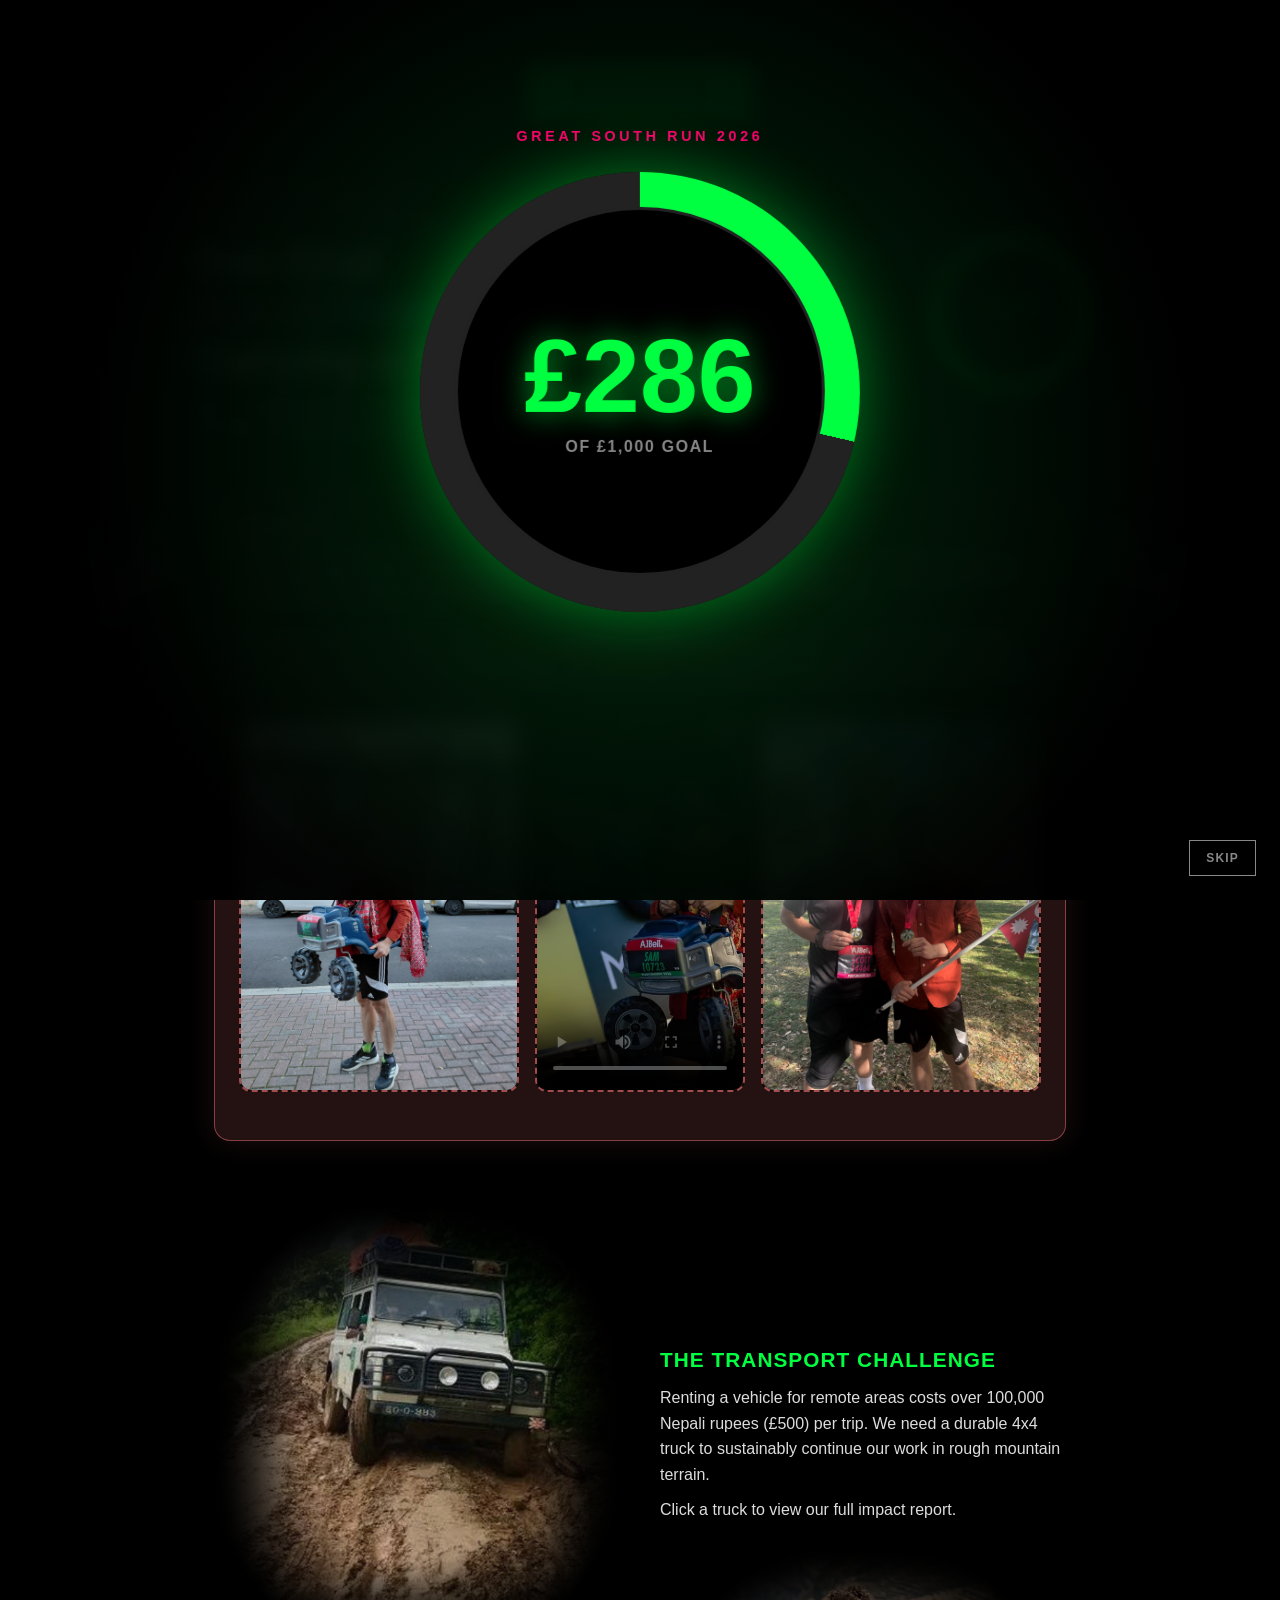
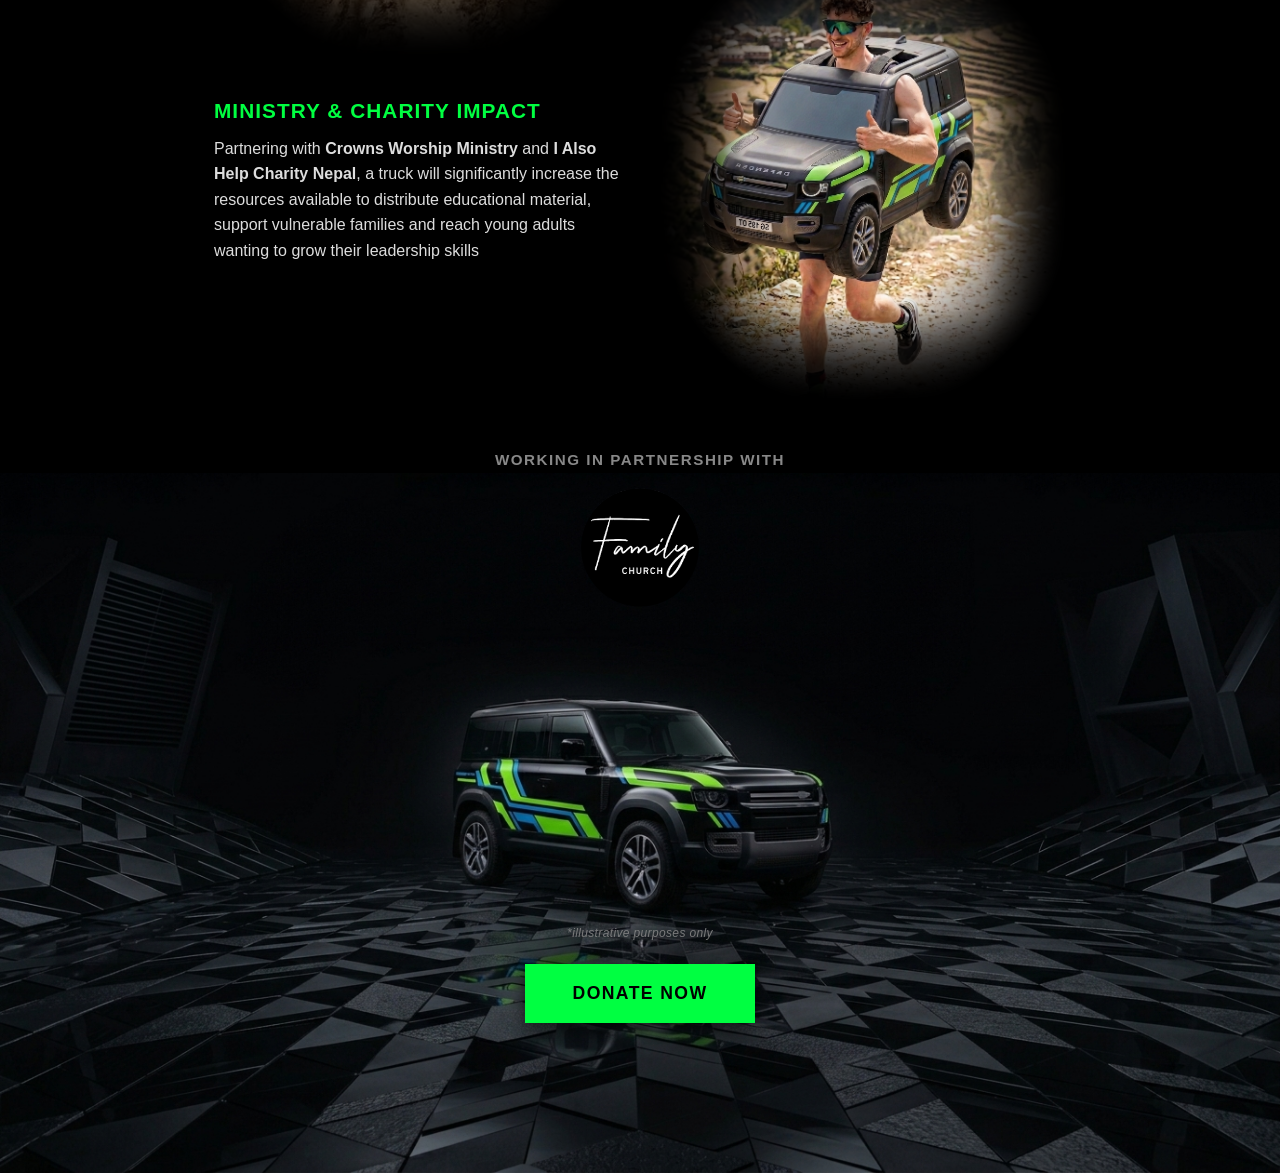
==== commit 57bc1a86: "update text" ====
--- a/index.html
+++ b/index.html
@@ -997,7 +997,7 @@
               <h3>Update</h3>
               <p>On 18th October 2026, I ran 10 miles while carrying a rather eye-catching toy truck. It was such a great event, with exuberant amounts of encouragement from the crowds. Take a look at my short video.
               <br><br>
-              Thank you so much for your support 🎉 we smashed our target of £1,000 and now I intend to continue to raise money for the 4x4 until the end of November. Our total target is £8,825 of which £6,110 has been raised</p>
+              Thank you so much for your support 🎉 we smashed our target of £1,000 and now I intend to continue to raise money for the 4x4 until the end of November. Our total target is £8,825 of which £6,110 has been raised. We are so close to paying for the whole truck</p>
             </div>
             <div class="update-media">
               <div class="media-slot image-slot"><img src="img/great south.jpeg" alt="my great south costume, wearing a big toy truck around my waist"></div>
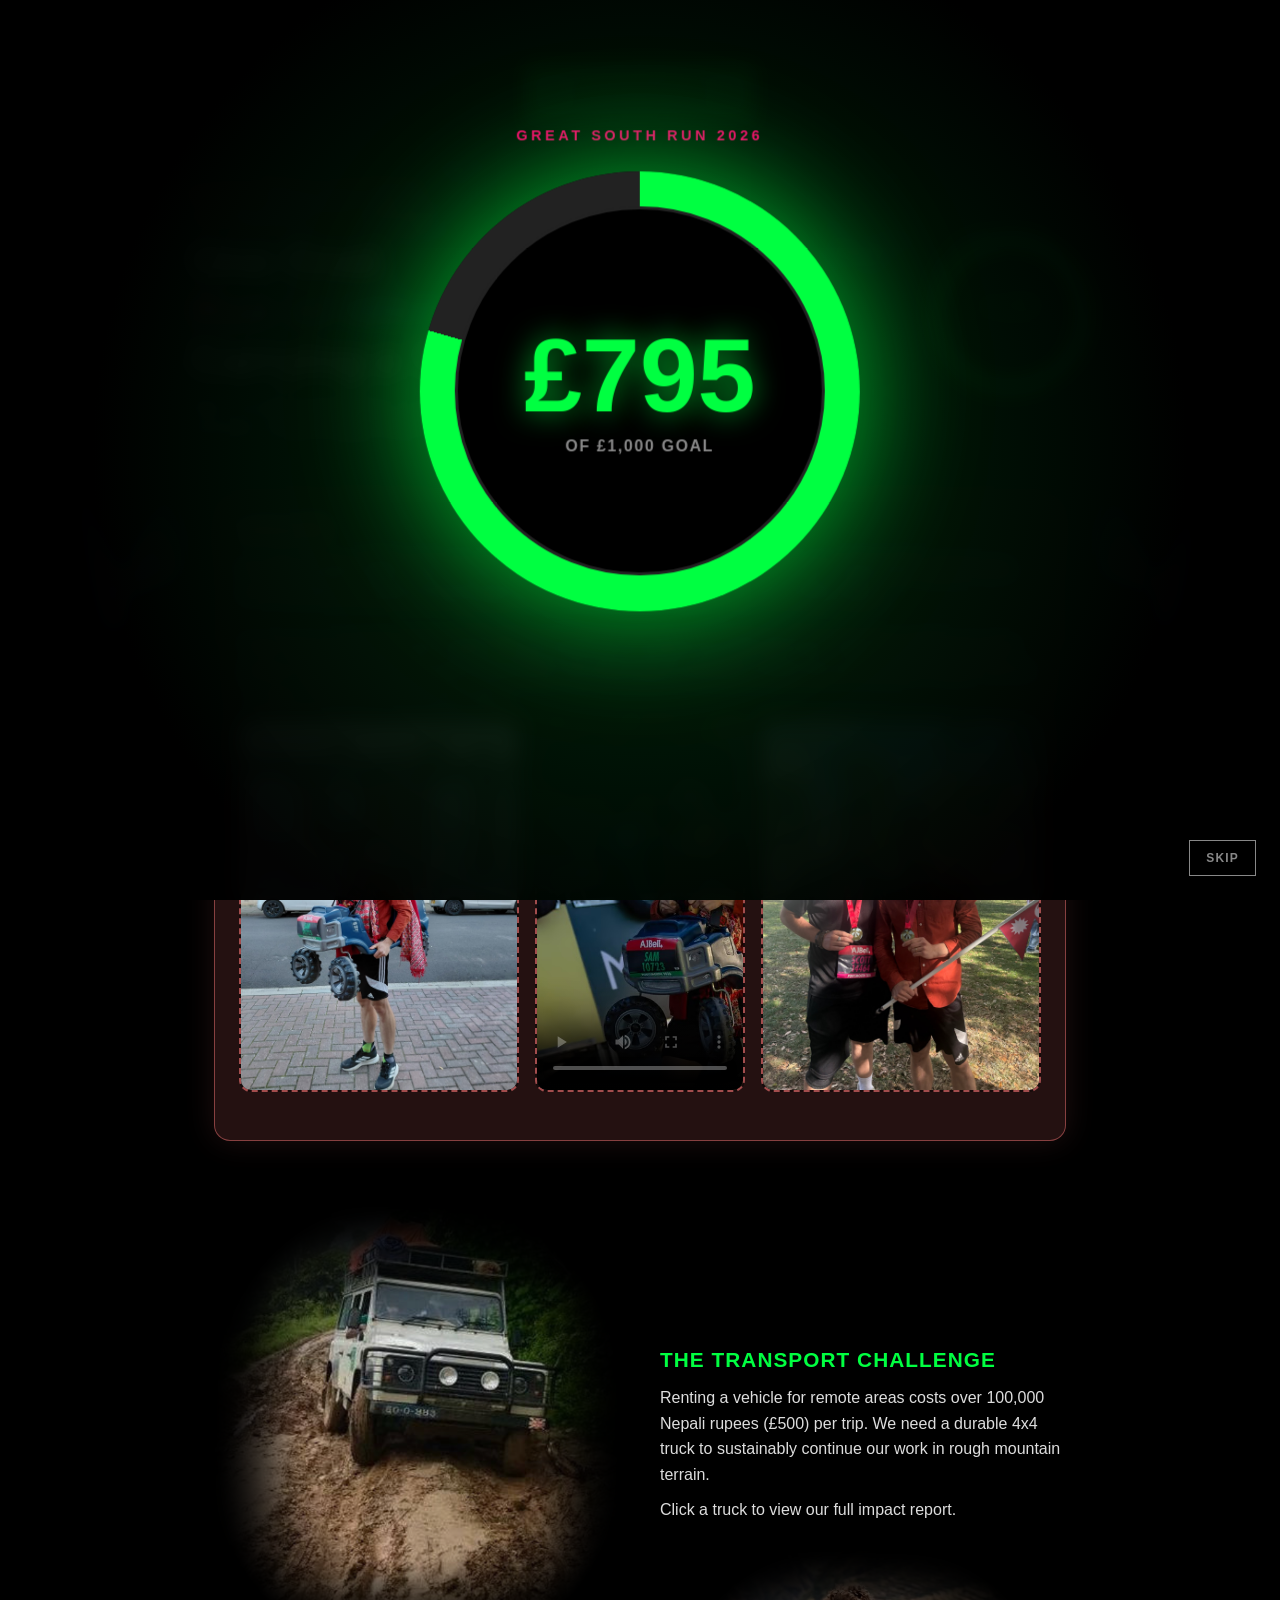
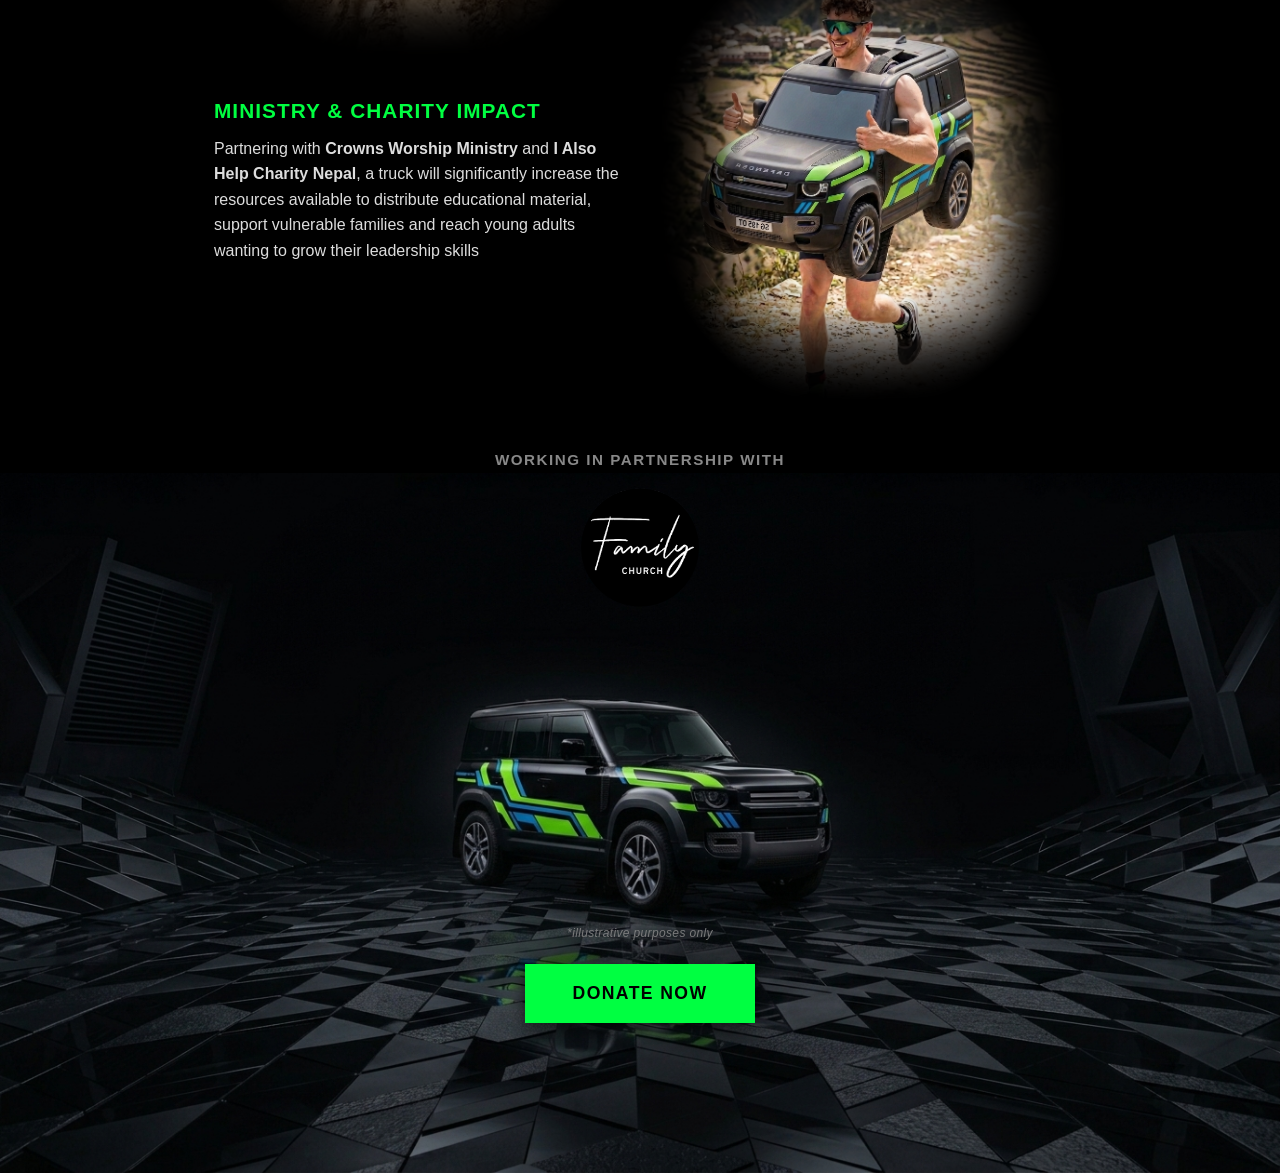
==== commit 0f814a15: "minor text change" ====
--- a/index.html
+++ b/index.html
@@ -997,7 +997,7 @@
               <h3>Update</h3>
               <p>On 18th October 2026, I ran 10 miles while carrying a rather eye-catching toy truck. It was such a great event, with exuberant amounts of encouragement from the crowds. Take a look at my short video.
               <br><br>
-              Thank you so much for your support 🎉 we smashed our target of £1,000 and now I intend to continue to raise money for the 4x4 until the end of November. Our total target is £8,825 of which £6,110 has been raised. We are so close to paying for the whole truck</p>
+              Thank you so much for your support 🎉 we smashed our target of £1,000 and now I intend to continue to raise money for the 4x4 until the end of November. Our total target is £8,825 of which £6,110 has been raised. We are so close to paying for the whole truck.</p>
             </div>
             <div class="update-media">
               <div class="media-slot image-slot"><img src="img/great south.jpeg" alt="my great south costume, wearing a big toy truck around my waist"></div>
